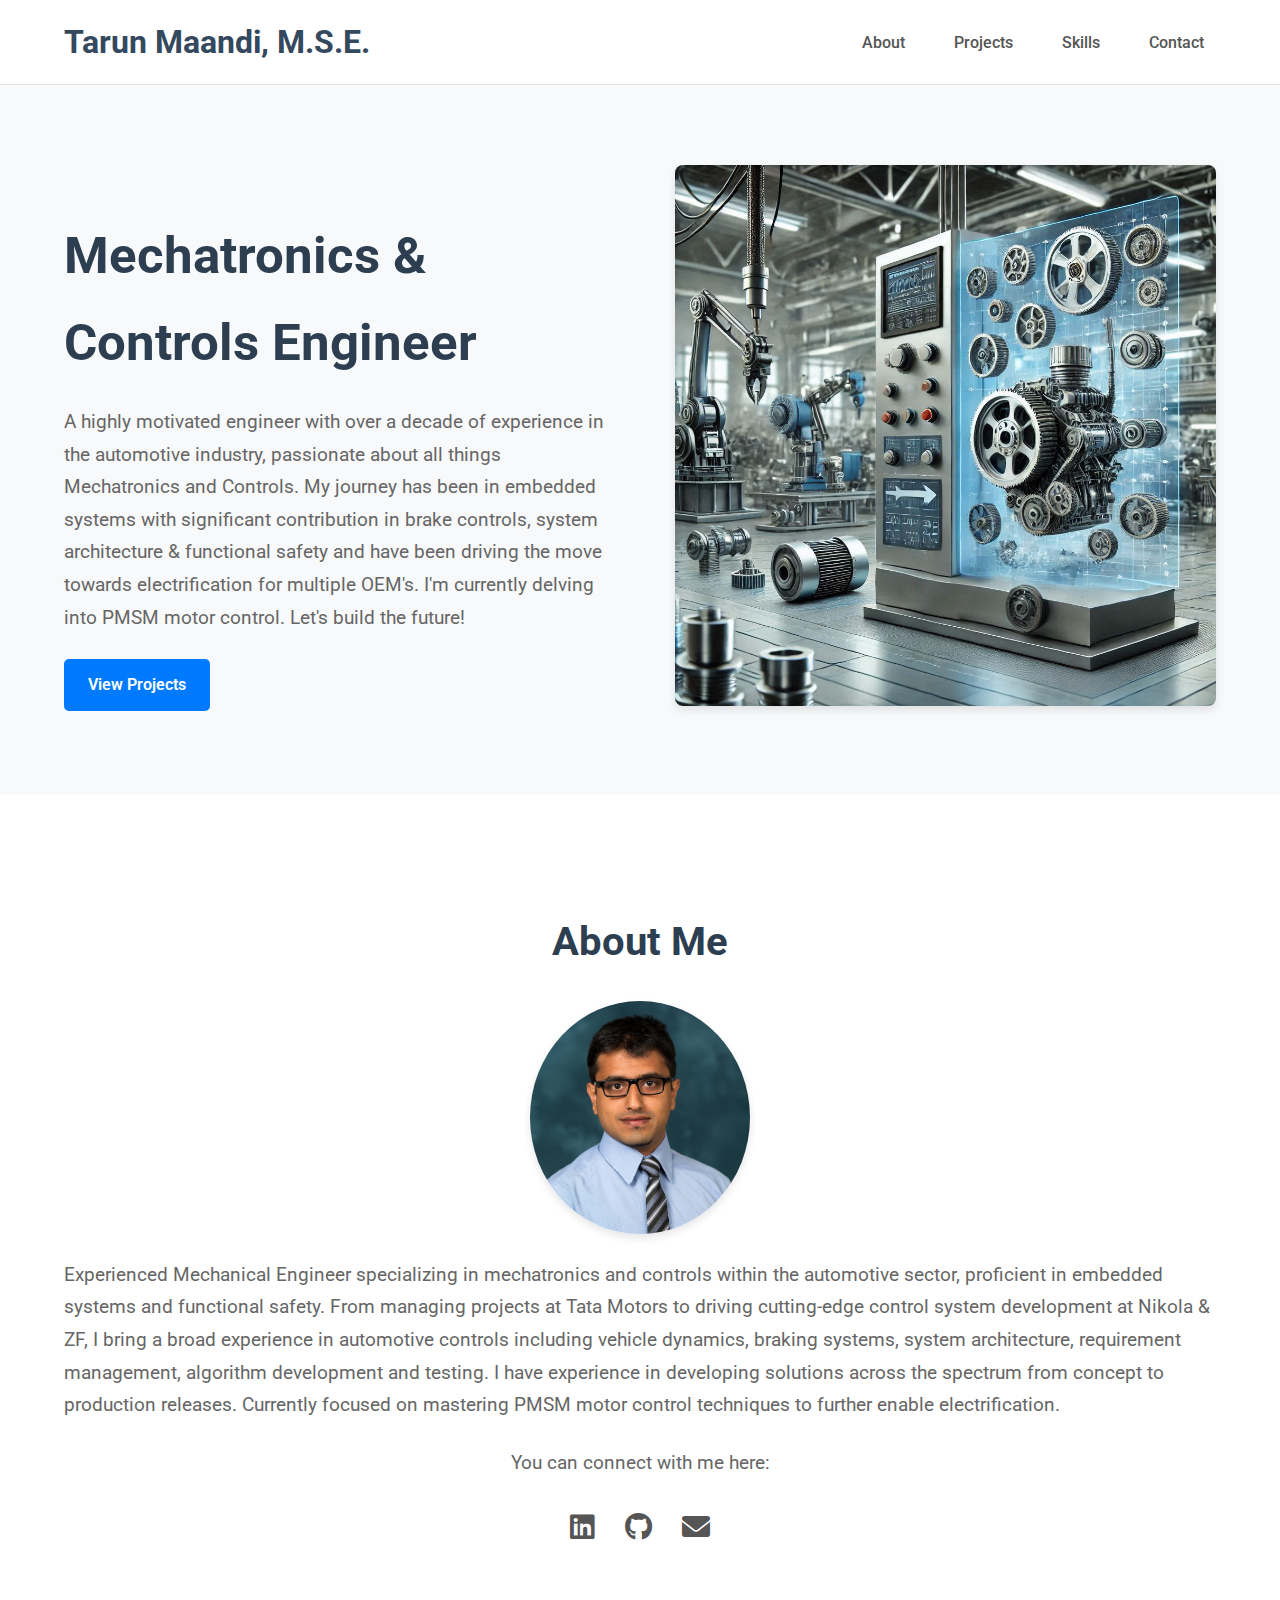
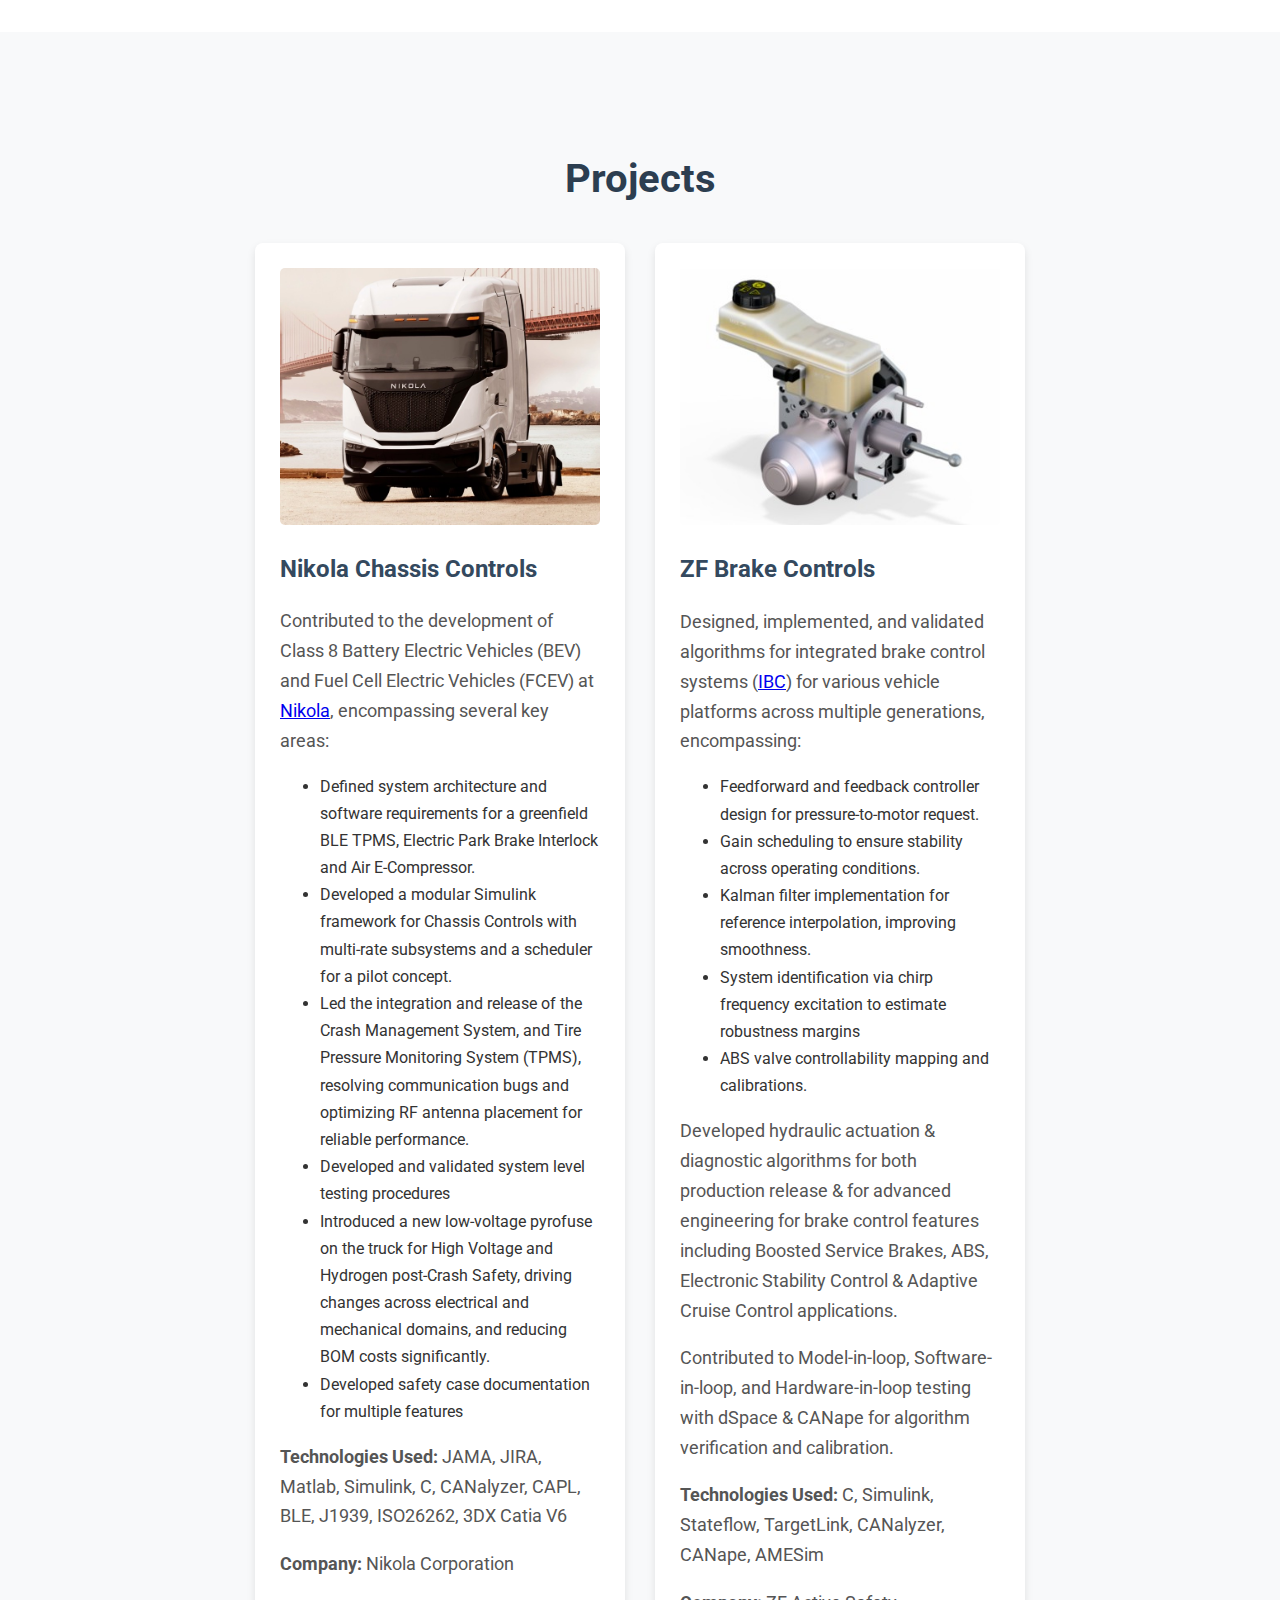
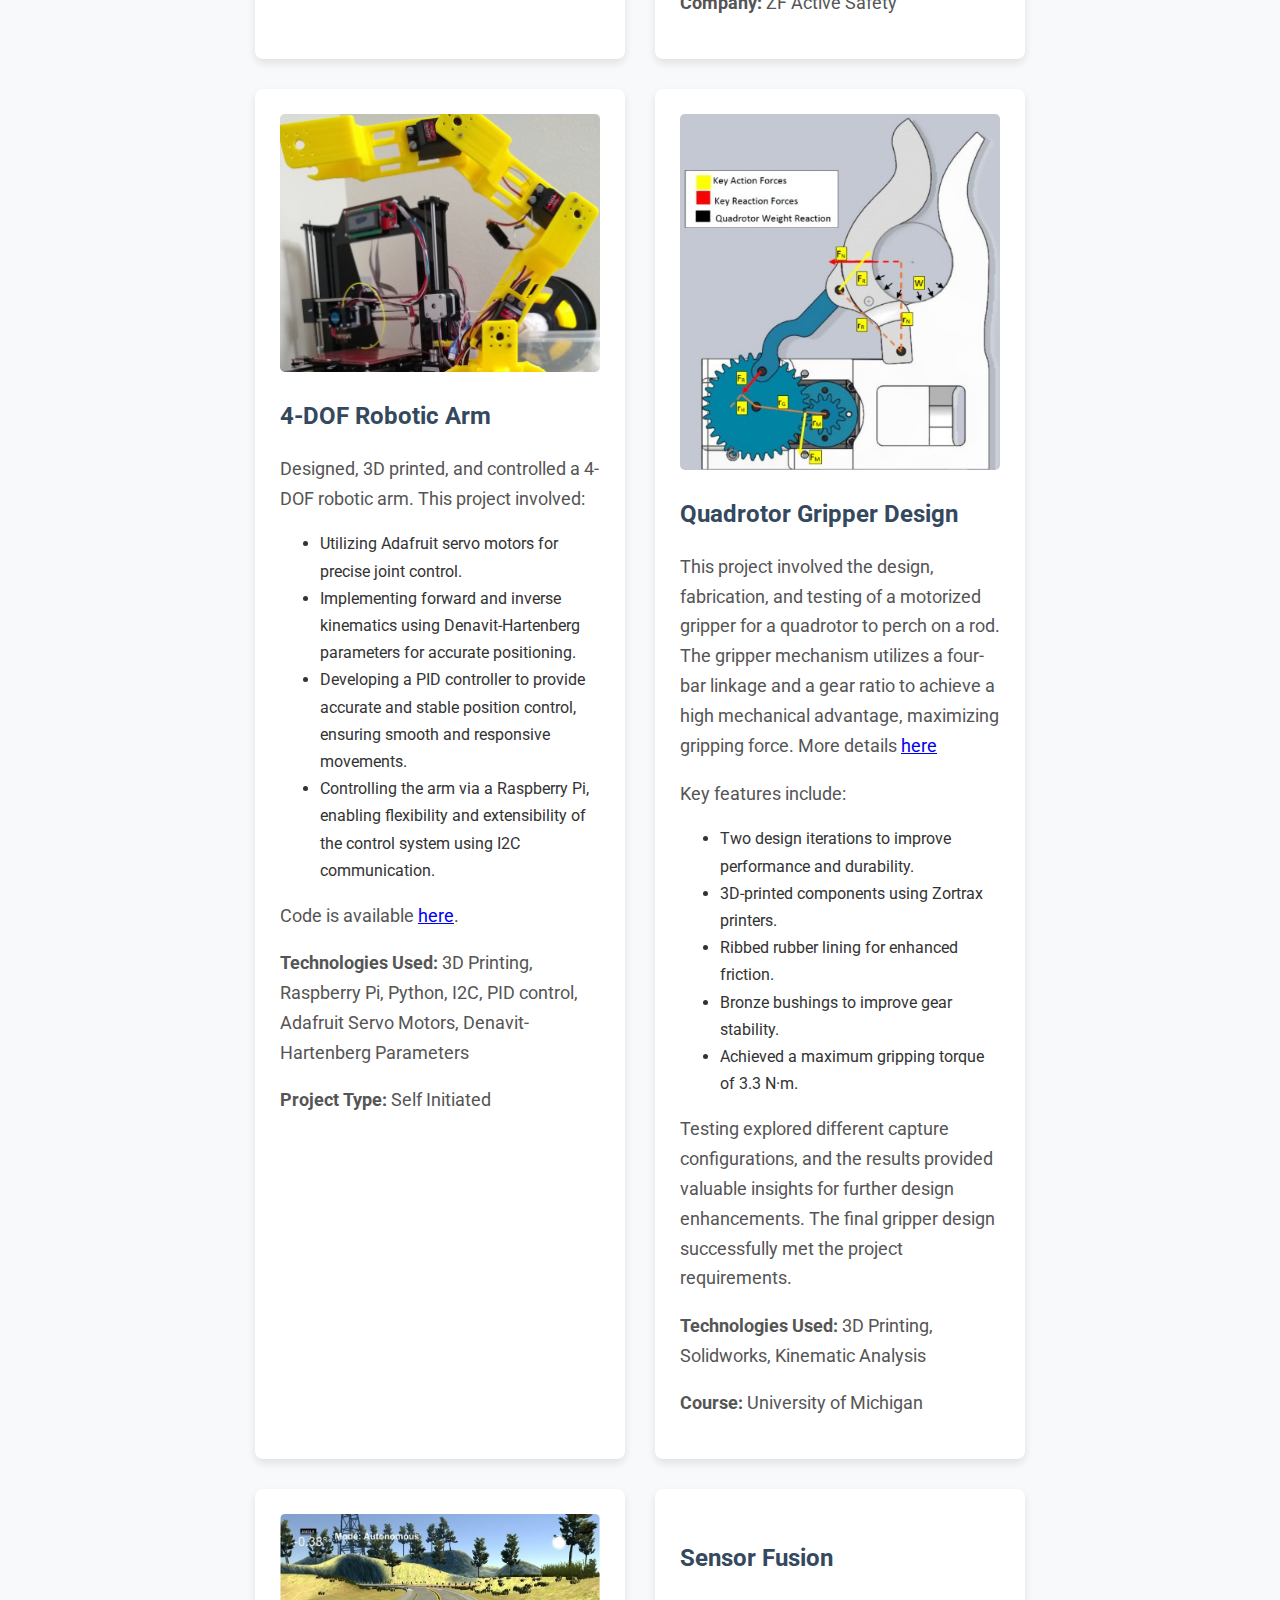
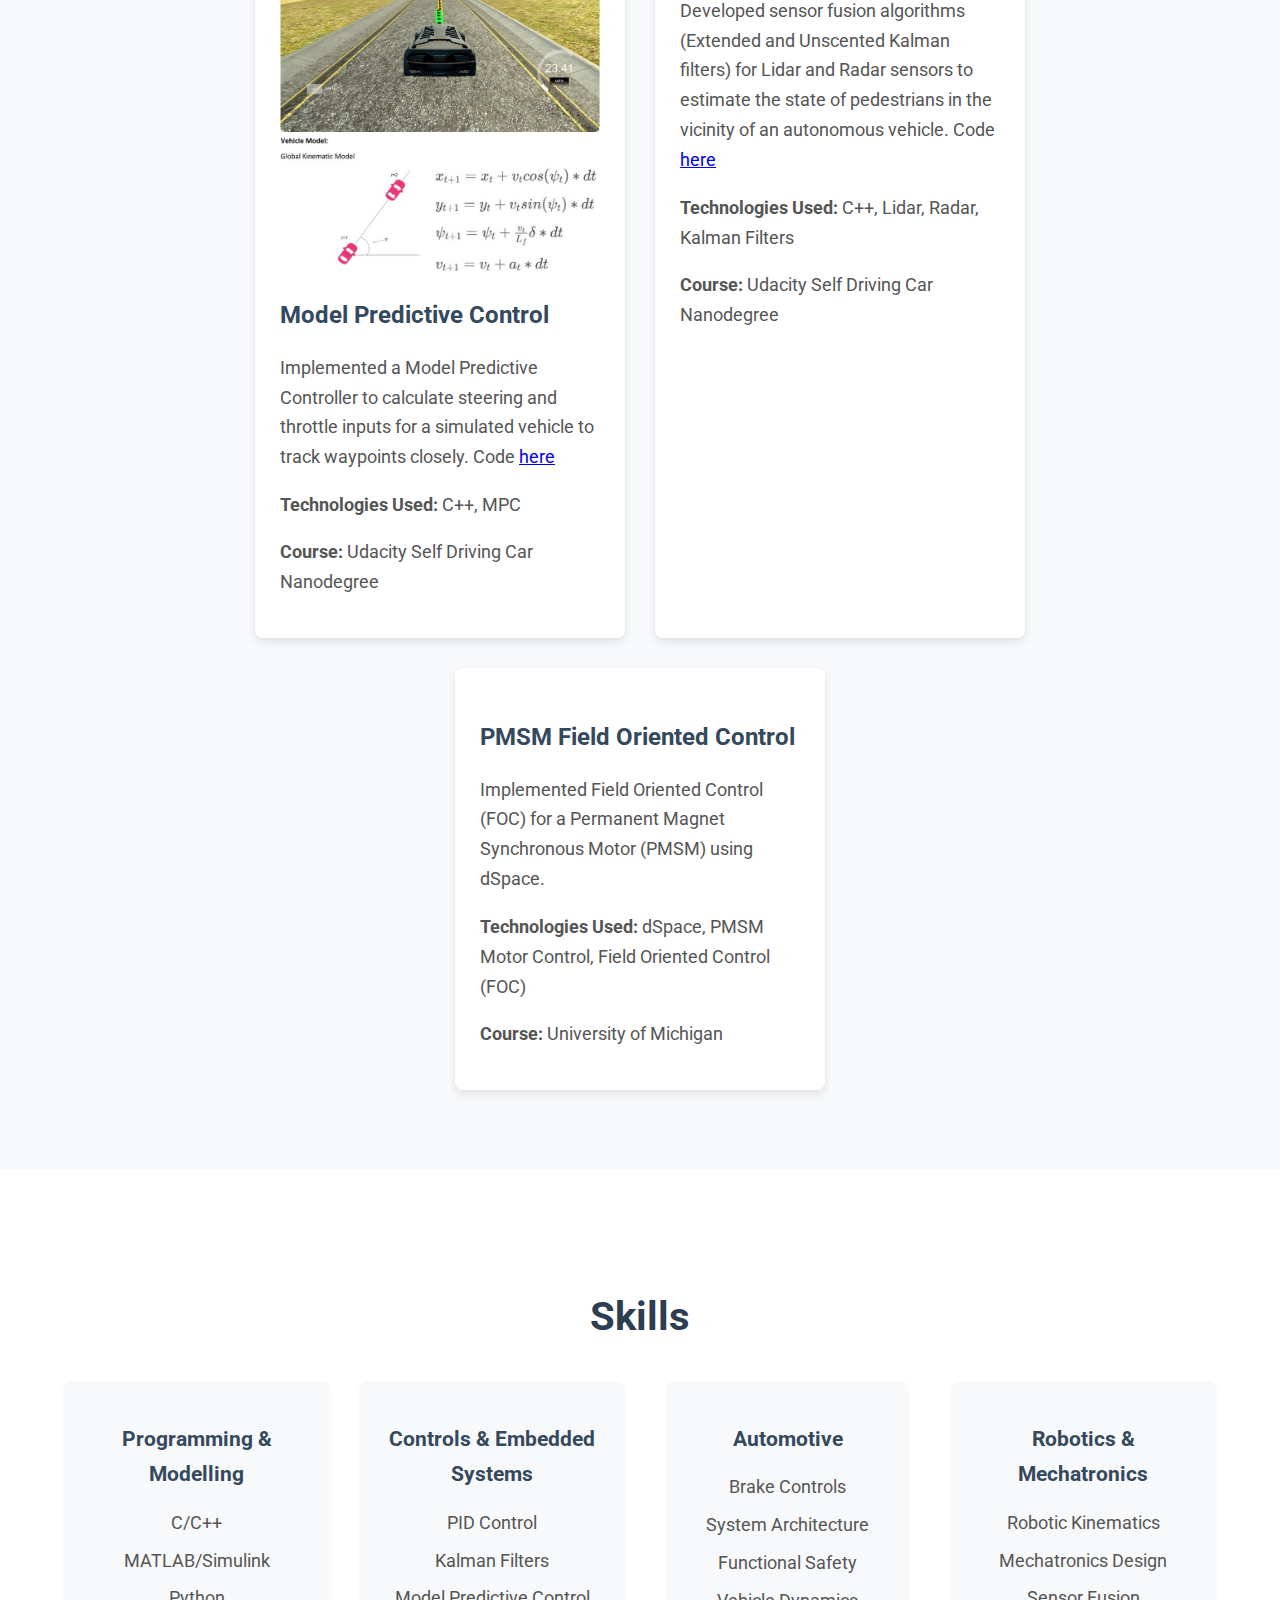
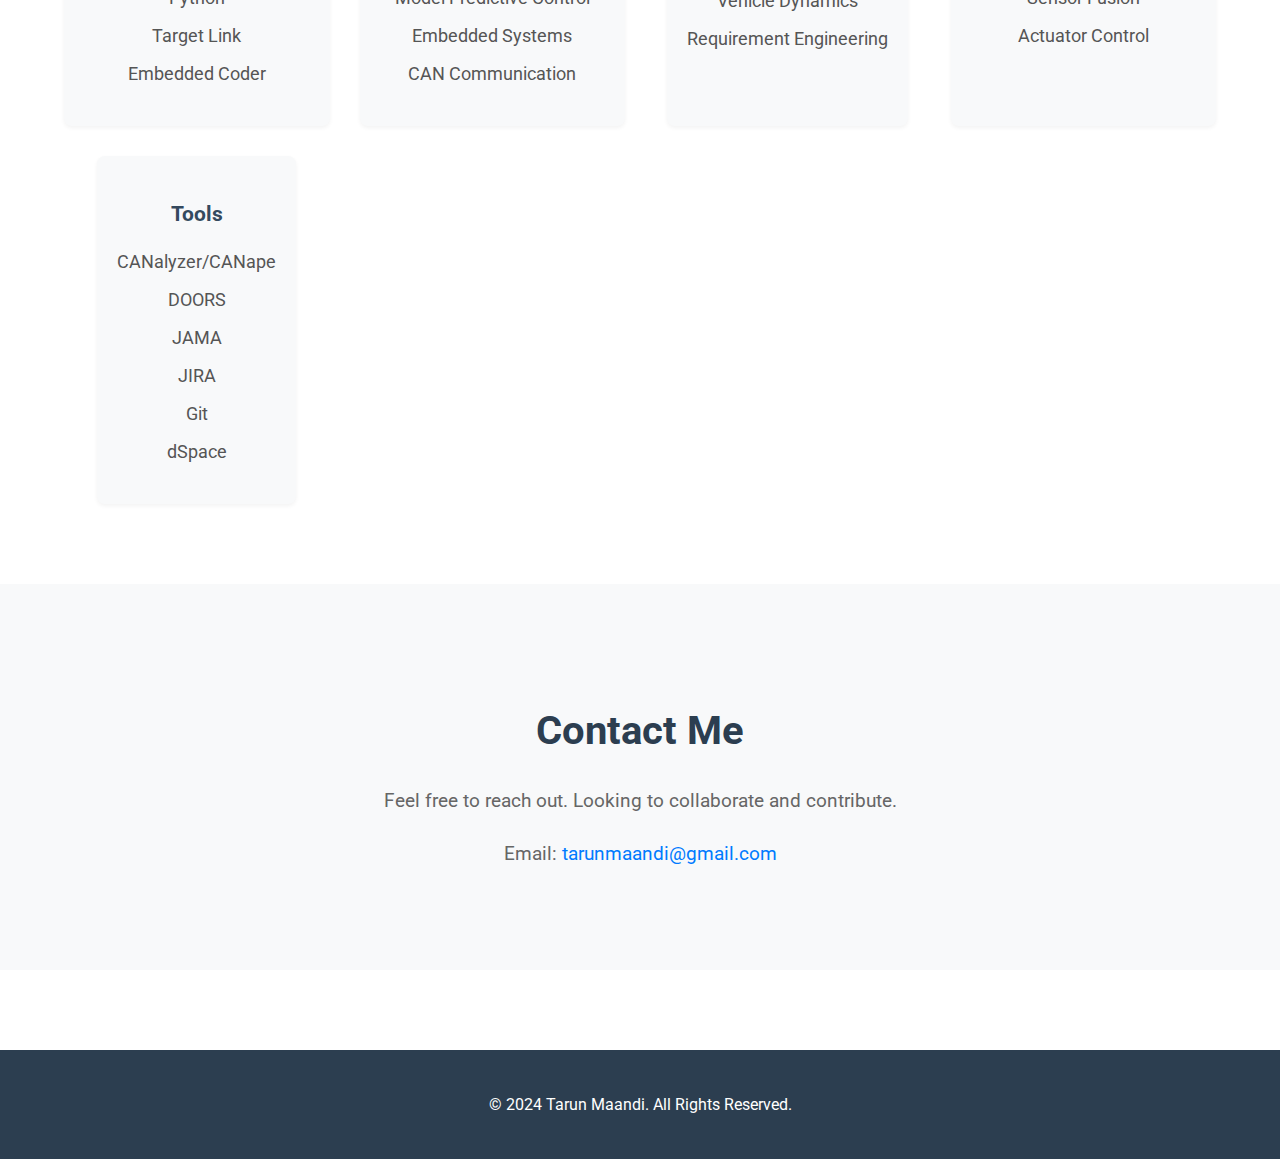
==== index.html @ 1c9cc895 "H2 -> Hydrogen" ====
<!DOCTYPE html>
<html lang="en">
<head>
    <meta charset="UTF-8">
    <meta name="viewport" content="width=device-width, initial-scale=1.0">
    <title>Tarun Maandi - Portfolio</title>
    <link rel="stylesheet" href="style.css">
    <link rel="stylesheet" href="https://cdnjs.cloudflare.com/ajax/libs/font-awesome/6.0.0/css/all.min.css" integrity="sha512-9usAa10IRO0HhonpyAIVpjrylPvoDwiPUiKdWk5t3PyolY1cOd4DSE0Ga+ri4AuTroPR5aQvXU9xC6qOPnzFeg==" crossorigin="anonymous" referrerpolicy="no-referrer" />
    <link href="https://fonts.googleapis.com/css2?family=Roboto:wght@400;500;700&display=swap" rel="stylesheet">
</head>
<body>
    <header>
        <div class="container">
          <h1>Tarun Maandi, M.S.E.</h1>
            <nav>
                <ul>
                    <li><a href="#about">About</a></li>
                    <li><a href="#projects">Projects</a></li>
                    <li><a href="#skills">Skills</a></li>
                    <li><a href="#contact">Contact</a></li>
                </ul>
            </nav>
        </div>
    </header>

    <section class="hero">
      <div class="container">
        <div class="hero-content">
            <h2>Mechatronics & Controls Engineer</h2>
            <p>A highly motivated engineer with over a decade of experience in the automotive industry, passionate about all things Mechatronics and Controls. My journey has been in embedded systems with significant contribution in brake controls, system architecture & functional safety and have been driving the move towards electrification for multiple OEM's. I'm currently delving into PMSM motor control. Let's build the future!</p>
            <a href="#projects" class="button">View Projects</a>
        </div>
        <div class="hero-image">
            <img src="coverphoto.jpg" alt="Professional Image Placeholder">
        </div>
      </div>
    </section>

    <section id="about" class="about">
        <div class="container">
            <h2>About Me</h2>
            <img src="profile-picture.jpg" alt="Your Profile Picture" class="profile-pic">
            <p style="text-align: left;">Experienced Mechanical Engineer specializing in mechatronics and controls within the automotive sector, proficient in embedded systems and functional safety. From managing projects at Tata Motors to driving cutting-edge control system development at Nikola & ZF, I bring a broad experience in automotive controls including vehicle dynamics, braking systems, system architecture, requirement management, algorithm development and testing.  I have experience in developing solutions across the spectrum from concept to production releases.  Currently focused on mastering PMSM motor control techniques to further enable electrification.</p>
             <p>You can connect with me here:</p>
            <div class="social-icons">
                <a href="https://linkedin.com/in/tmaandi" target="_blank"><i class="fab fa-linkedin"></i></a>
                <a href="https://github.com/tmaandi" target="_blank"><i class="fab fa-github"></i></a>
                <a href="mailto:tarunmaandi@gmail.com"><i class="fa fa-envelope"></i></a>
            </div>
             </div>
    </section>

    <section id="projects" class="projects">
        <div class="container">
            <h2>Projects</h2>
            <div class="project-list">
                <!-- Project 1 -->
                <div class="project-card">
                    <img src="nikolaproject.jpg" alt="Nikola Systems Engineering Project Placeholder">
                    <h3>Nikola Chassis Controls</h3>
                     <p>
                         Contributed to the development of Class 8 Battery Electric Vehicles (BEV) and Fuel Cell Electric Vehicles (FCEV) at <a href="https://www.nikolamotor.com/">Nikola</a>, encompassing several key areas:
                         <ul>
                             <li>Defined system architecture and software requirements for a greenfield BLE TPMS, Electric Park Brake Interlock and Air E-Compressor.</li>
                             <li>Developed a modular Simulink framework for Chassis Controls with multi-rate subsystems and a scheduler for a pilot concept.</li>
                             <li>Led the integration and release of the Crash Management System, and Tire Pressure Monitoring System (TPMS), resolving communication bugs and optimizing RF antenna placement for reliable performance.</li>
                             <li>Developed and validated system level testing procedures</li>
                             <li>Introduced a new low-voltage pyrofuse on the truck for High Voltage and Hydrogen post-Crash Safety, driving changes across electrical and mechanical domains, and reducing BOM costs significantly.</li>
                             <li>Developed safety case documentation for multiple features</li>
                         </ul>
                      </p>
                     <p>
                      <b>Technologies Used:</b>  JAMA, JIRA, Matlab, Simulink, C, CANalyzer, CAPL, BLE, J1939, ISO26262, 3DX Catia V6
                    </p>
                    <p><b>Company:</b> Nikola Corporation</p>
                </div>
                <!-- Project 2 -->
                <div class="project-card">
                    <img src="brakecontrolsproject.jpg" alt="Brake Control Project Placeholder">
                    <h3>ZF Brake Controls </h3>
                    <p>
                        Designed, implemented, and validated algorithms for integrated brake control systems (<a href="https://www.zf.com/products/en/cars/products_77568.html">IBC</a>) for various vehicle platforms across multiple generations, encompassing:
                         <ul>
                             <li>Feedforward and feedback controller design for pressure-to-motor request.</li>
                             <li>Gain scheduling to ensure stability across operating conditions.</li>
                             <li>Kalman filter implementation for reference interpolation, improving smoothness.</li>
                             <li>System identification via chirp frequency excitation to estimate robustness margins</li>
                             <li>ABS valve controllability mapping and calibrations.</li>
                         </ul>
                          </p>
                     <p>Developed hydraulic actuation & diagnostic algorithms for both production release & for advanced engineering for brake control features including Boosted Service Brakes, ABS, Electronic Stability Control & Adaptive Cruise Control applications.
                         </p>
                     <p>
                       Contributed to Model-in-loop, Software-in-loop, and Hardware-in-loop testing with dSpace & CANape for algorithm verification and calibration.
                     </p>
                     <p> <b>Technologies Used:</b> C, Simulink, Stateflow, TargetLink, CANalyzer, CANape, AMESim </p>
                  <p><b>Company:</b> ZF Active Safety</p>
                </div>

                <!-- Project 3 -->
                <div class="project-card">
                    <img src="roboticsproject.jpg" alt="Robotics Project Placeholder">
                    <h3>4-DOF Robotic Arm</h3>
                    <p>
                        Designed, 3D printed, and controlled a 4-DOF robotic arm. This project involved:
                        <ul>
                            <li>Utilizing Adafruit servo motors for precise joint control.</li>
                            <li>Implementing forward and inverse kinematics using Denavit-Hartenberg parameters for accurate positioning.</li>
                            <li>Developing a PID controller to provide accurate and stable position control, ensuring smooth and responsive movements.</li>
                            <li>Controlling the arm via a Raspberry Pi, enabling flexibility and extensibility of the control system using I2C communication.</li>
                        </ul>
                    </p>
                    <p>
                       Code is available <a href="https://github.com/tmaandi/Robotic_Arm">here</a>.
                    </p>
                    <p><b>Technologies Used:</b> 3D Printing, Raspberry Pi, Python, I2C, PID control, Adafruit Servo Motors, Denavit-Hartenberg Parameters</p>
                    <p><b>Project Type:</b> Self Initiated </p>
    
                </div>

                <!-- Project 4 -->
                <div class="project-card">
                    <img src="quadrotorgripperproject2.jpg" alt="Quadrotor Gripper 2">
                    <h3>Quadrotor Gripper Design</h3>
                    <p>
                        This project involved the design, fabrication, and testing of a motorized gripper for a quadrotor to perch on a rod. The gripper mechanism utilizes a four-bar linkage and a gear ratio to achieve a high mechanical advantage, maximizing gripping force.
                        More details <a href="https://drive.google.com/file/d/1SUWn8X5k67MpAqV1054-Lu_i05kMC1bV/view">here</a> 
                    </p>
                    <p>
                        Key features include:
                        <ul>
                            <li>Two design iterations to improve performance and durability.</li>
                            <li>3D-printed components using Zortrax printers.</li>
                            <li>Ribbed rubber lining for enhanced friction.</li>
                            <li>Bronze bushings to improve gear stability.</li>
                            <li>Achieved a maximum gripping torque of 3.3 N·m.</li>
                        </ul>
                    </p>
                    <p>
                        Testing explored different capture configurations, and the results provided valuable insights for further design enhancements. The final gripper design successfully met the project requirements.
                    </p>
                     <p>
                        <b>Technologies Used:</b> 3D Printing, Solidworks, Kinematic Analysis
                    </p>
                    <p> <b>Course:</b> University of Michigan</p>
                </div>   

                <!-- Project 5 -->
                <div class="project-card">
                    <img src="mpcproject.jpg" alt="Model Predictive Control Placeholder">
                    <img src="mpcproject2.jpg" alt="Model Predictive Control Placeholder2">
                    <h3>Model Predictive Control</h3>
                    <p>Implemented a Model Predictive Controller to calculate steering and throttle inputs for a simulated vehicle to track waypoints closely. Code <a href="https://github.com/tmaandi/Model_Predictive_Control_Project">here</a></p>
                    <p> <b>Technologies Used:</b> C++, MPC</p>
                    <p><b>Course:</b> Udacity Self Driving Car Nanodegree</p>
                    </div>

                <!-- Project 6 -->
                <div class="project-card">
                    <!--<div class="project-images">-->
                    <!--<img src="placeholder-project3.jpg" alt="Lidar and Radar Fusion Placeholder">-->
                    <!--</div>-->
                    <h3>Sensor Fusion</h3>
                    <p>Developed sensor fusion algorithms (Extended and Unscented Kalman filters) for Lidar and Radar sensors to estimate the state of pedestrians in the vicinity of an autonomous vehicle. Code <a href="https://github.com/tmaandi/Unscented-Kalman-Filter">here</a></p>
                <p> <b>Technologies Used:</b> C++, Lidar, Radar, Kalman Filters</p>
                <p> <b>Course:</b> Udacity Self Driving Car Nanodegree</p>
                </div>

                <!-- Project 7 -->                
                <div class="project-card">
                    <!--<img src="placeholder-project4.jpg" alt="PMSM Control Placeholder">-->
                    <h3>PMSM Field Oriented Control</h3>
                    <p>Implemented Field Oriented Control (FOC) for a Permanent Magnet Synchronous Motor (PMSM) using dSpace.</p>
                <p> <b>Technologies Used:</b> dSpace, PMSM Motor Control, Field Oriented Control (FOC)</p>
                <p> <b>Course:</b> University of Michigan</p>
                </div>

                <!-- Add more project cards -->

            </div>
        </div>
    </section>


    <section id="skills" class="skills">
        <div class="container">
            <h2>Skills</h2>
            <div class="skill-list">
                <div class="skill-category">
                  <h3>Programming & Modelling</h3>
                     <ul>
                       <li>C/C++</li>
                       <li>MATLAB/Simulink</li>
                       <li>Python</li>
                       <li>Target Link</li>
                       <li>Embedded Coder</li>
                    </ul>
                 </div>
                 <div class="skill-category">
                   <h3>Controls & Embedded Systems</h3>
                      <ul>
                        <li>PID Control</li>
                        <li>Kalman Filters</li>
                        <li>Model Predictive Control</li>
                        <li>Embedded Systems</li>
                        <li>CAN Communication</li>
                       </ul>
                 </div>
                 <div class="skill-category">
                   <h3>Automotive</h3>
                       <ul>
                         <li>Brake Controls</li>
                         <li>System Architecture</li>
                         <li>Functional Safety</li>
                         <li>Vehicle Dynamics</li>
                         <li>Requirement Engineering</li>
                      </ul>
                 </div>
                 <div class="skill-category">
                   <h3>Robotics & Mechatronics</h3>
                      <ul>
                        <li>Robotic Kinematics</li>
                        <li>Mechatronics Design</li>
                        <li>Sensor Fusion</li>
                        <li>Actuator Control</li>
                       </ul>
                  </div>
                 <div class="skill-category">
                   <h3>Tools</h3>
                       <ul>
                         <li>CANalyzer/CANape</li>
                         <li>DOORS</li>
                         <li> JAMA </li>
                         <li>JIRA</li>
                         <li>Git</li>
                         <li>dSpace</li>
                      </ul>
                </div>
               </div>
        </div>
    </section>


    <section id="contact" class="contact">
        <div class="container">
            <h2>Contact Me</h2>
           <p>Feel free to reach out. Looking to collaborate and contribute.</p>
            <p>Email: <a href="mailto:tarunmaandi@gmail.com">tarunmaandi@gmail.com</a></p>
        </div>
    </section>

    <footer>
      <p>© 2024 Tarun Maandi. All Rights Reserved.</p>
    </footer>

</body>
</html>
---- style.css ----
/* General */
body {
    font-family: 'Roboto', sans-serif; /* Example: Add a Google Font */
    margin: 0;
    padding: 0;
    color: #333;
    line-height: 1.7;
    background-color: #fff;
}

.container {
    width: 90%;
    max-width: 1200px;
    margin: 0 auto;
    padding-left: 15px;
    padding-right: 15px;
}


/* Header */
header {
  background: #fff;
    padding: 15px 0;
    border-bottom: 1px solid #e0e0e0;
  box-shadow: 0 2px 4px rgba(0, 0, 0, 0.05); /* Subtle shadow */
}

header .container {
    display: flex;
    justify-content: space-between;
    align-items: center;
}

header h1 {
    margin: 0;
    font-size: 2em; /* Slightly larger title */
    color: #34495e; /* A dark, professional color */
}

header nav ul {
    margin: 0;
    padding: 0;
    list-style: none;
    display: flex;
}

header nav ul li {
    margin-left: 25px; /* Increased space */
}

header nav ul li a {
    text-decoration: none;
    color: #555;
    font-weight: 500;
    transition: color 0.3s ease;
    padding: 8px 12px;
}

header nav ul li a:hover {
    color: #007bff; /* A touch of color on hover */
}

/* Hero Section */
.hero {
    padding: 80px 0;
    background: #f8f9fa; /* Light grey background */
}

.hero .container {
  display:flex;
  align-items: center;
  gap: 40px;
}

.hero-content {
  flex: 1;
    margin-right: 30px; /* Added some space */
}

.hero-image {
    flex: 1;
    text-align: center;
}

.hero-image img {
  max-width: 100%;
  height: auto;
    border-radius: 8px;
    box-shadow: 0 4px 8px rgba(0, 0, 0, 0.1); /* Subtle shadow */
}

.hero h2 {
  font-size: 3.2em;
  margin-bottom: 20px;
    color: #2c3e50; /* Darker, more elegant heading */
}

.hero p {
    font-size: 1.2em;
    margin-bottom: 25px;
    color: #666;
}

.button {
    display: inline-block;
    background-color: #007bff;
    color: white;
    padding: 12px 24px;
    text-decoration: none;
    border-radius: 5px;
    transition: background-color 0.3s ease;
    font-weight: 600;
}

.button:hover {
    background-color: #0056b3;
}

/* About Section */
.about {
    padding: 80px 0;
    background-color: #fff; /* Light grey background */
}

.about .container {
    text-align: center;
}

.about h2 {
    font-size: 2.5em;
  margin-bottom: 25px;
    color: #2c3e50; /* Darker, more elegant heading */
}

.about p {
    font-size: 1.2em;
    margin-bottom: 25px;
    color: #666;
}

.profile-pic {
    max-width: 220px;
    height: auto;
    border-radius: 50%;
    margin: 0 auto 25px; /* Center and add space below */
    display: block;
    box-shadow: 0 4px 8px rgba(0, 0, 0, 0.1);
}

.social-icons {
    display: flex;
    justify-content: center;
  margin-top: 25px;
}

.social-icons a {
    margin: 0 15px;
  font-size: 28px;
    color: #555;
    text-decoration: none;
    transition: color 0.3s;
}

.social-icons a:hover {
    color: #007bff;
}

/* Projects Section */
.projects {
  padding: 80px 0;
    background-color: #f8f9fa;
}

.projects h2 {
  font-size: 2.5em;
  text-align: center;
  margin-bottom: 30px;
  color: #2c3e50; /* Darker, more elegant heading */
}

.project-list {
    display: flex;
    flex-wrap: wrap;
    justify-content: center; /* Center the projects */
    gap: 30px; /* space between cards */
}

.project-card {
    width: 320px;
  background-color: #fff;
    padding: 25px;
  border-radius: 8px;
    box-shadow: 0 4px 8px rgba(0, 0, 0, 0.1);
    transition: transform 0.2s ease, box-shadow 0.2s ease; /* Add transition */
}

.project-card:hover {
    transform: translateY(-5px);
    box-shadow: 0 6px 12px rgba(0, 0, 0, 0.15);
}


.project-card .project-images {
    display: grid;
    grid-template-columns: 1fr 1fr;
    gap: 10px;
    margin-bottom: 15px;
}

.project-card img {
  max-width: 100%;
  height: auto;
  border-radius: 5px;
    display: block; /* Remove extra space below images */
}

.project-card h3 {
  font-size: 1.5em;
    margin-bottom: 15px;
    color: #34495e;
}

.project-card p {
    font-size: 1.1em;
    margin-bottom: 15px;
    color: #555;
}

/* Skills Section */
.skills {
  padding: 80px 0;
  background-color: #fff;
}

.skills h2 {
  font-size: 2.5em;
  text-align: center;
  margin-bottom: 30px;
  color: #2c3e50; /* Darker, more elegant heading */
}

.skill-list {
    display: grid;
    grid-template-columns: repeat(auto-fit, minmax(220px, 1fr));
    gap: 30px;
    justify-items: center;
  }
.skill-category {
  text-align: center;
    padding: 20px;
    border-radius: 8px;
    background-color: #f8f9fa;
  box-shadow: 0 2px 4px rgba(0, 0, 0, 0.05);
}

.skill-category h3 {
  font-size: 1.3em;
    margin-bottom: 15px;
  color: #34495e;
}

.skill-category ul {
    list-style: none;
    padding: 0;
}

.skill-category ul li {
    font-size: 1.1em;
    margin-bottom: 8px;
  color: #555;
}

/* Contact Section */
.contact {
    padding: 80px 0;
  background-color: #f8f9fa;
  text-align: center;
}

.contact h2 {
    font-size: 2.5em;
    margin-bottom: 20px;
    color: #2c3e50; /* Darker, more elegant heading */
}

.contact p {
    font-size: 1.2em;
    margin-bottom: 20px;
    color: #666;
}

.contact a {
    color: #007bff;
    text-decoration: none;
    transition: color 0.3s ease;
}

.contact a:hover {
    color: #0056b3;
}


/* Footer */
footer {
    background: #2c3e50;
    color: white;
    text-align: center;
  padding: 25px 0;
    font-size: 1em;
  margin-top: 80px;
}
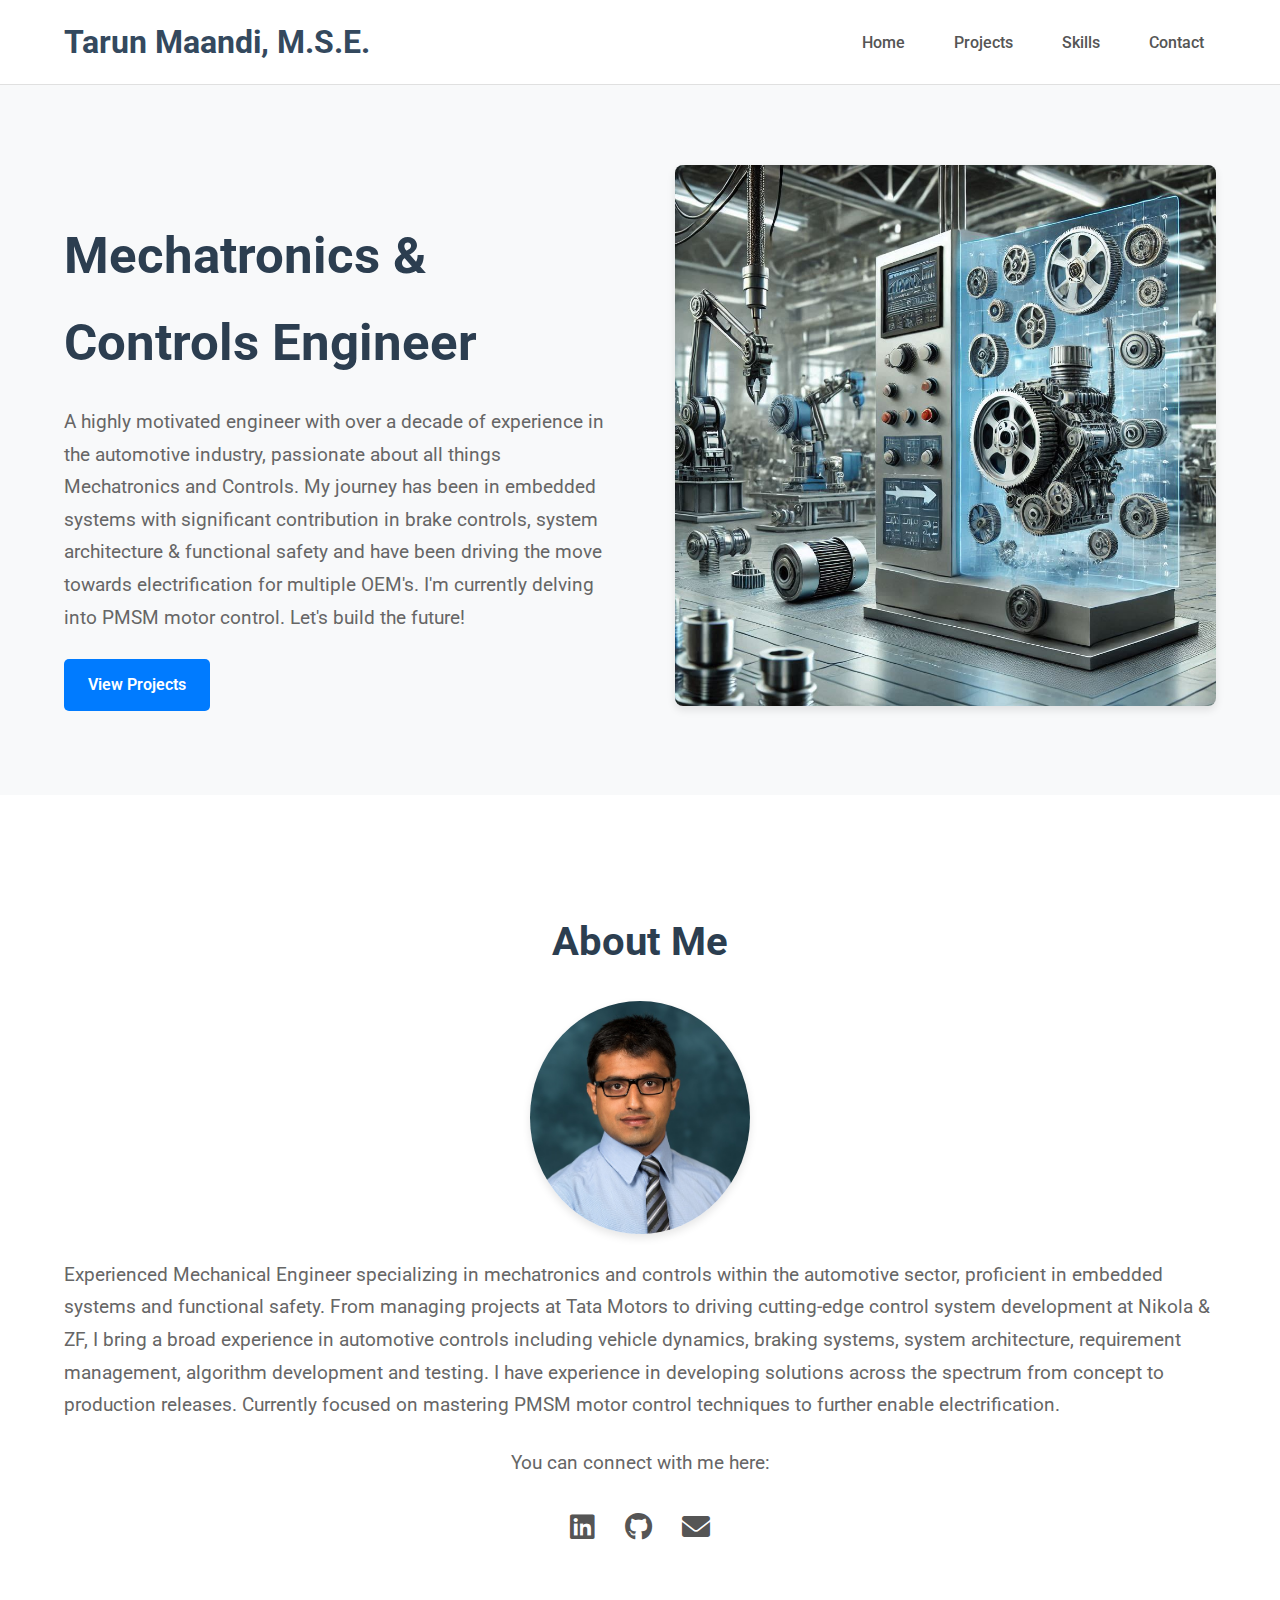
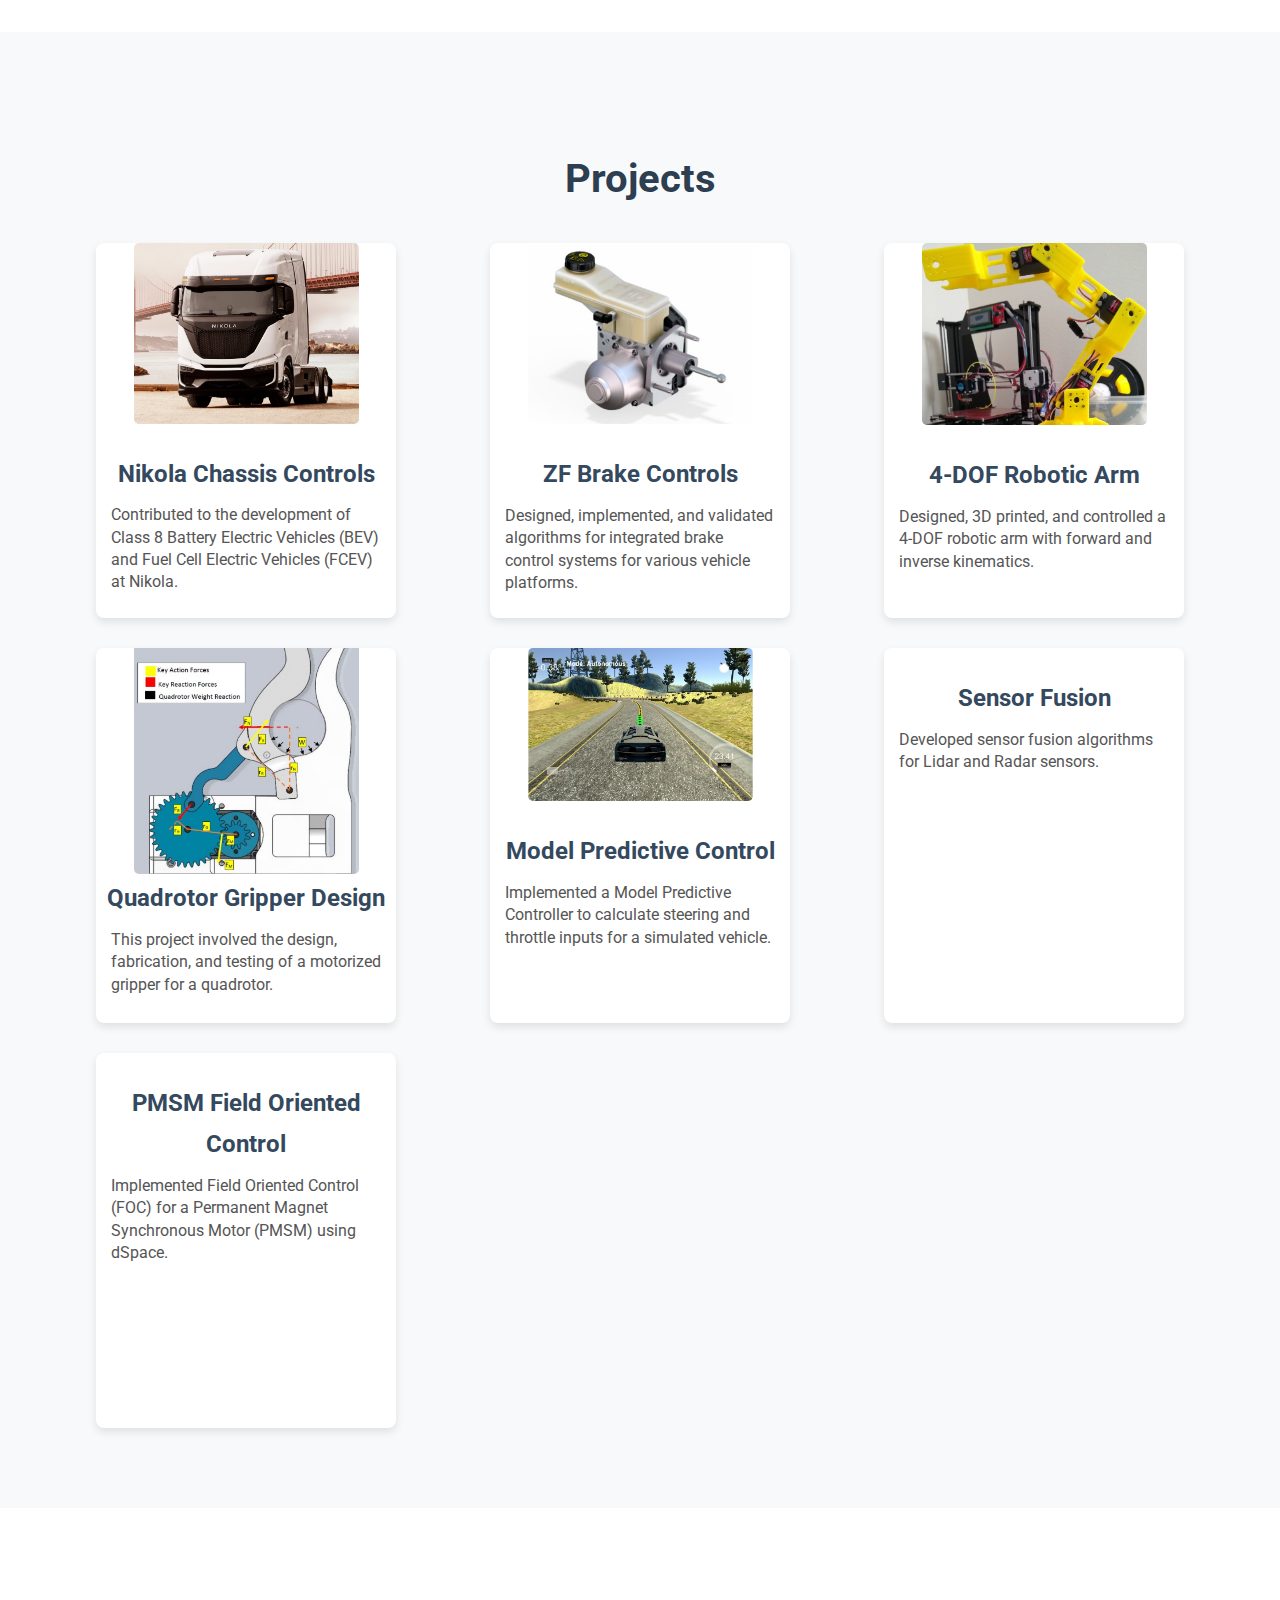
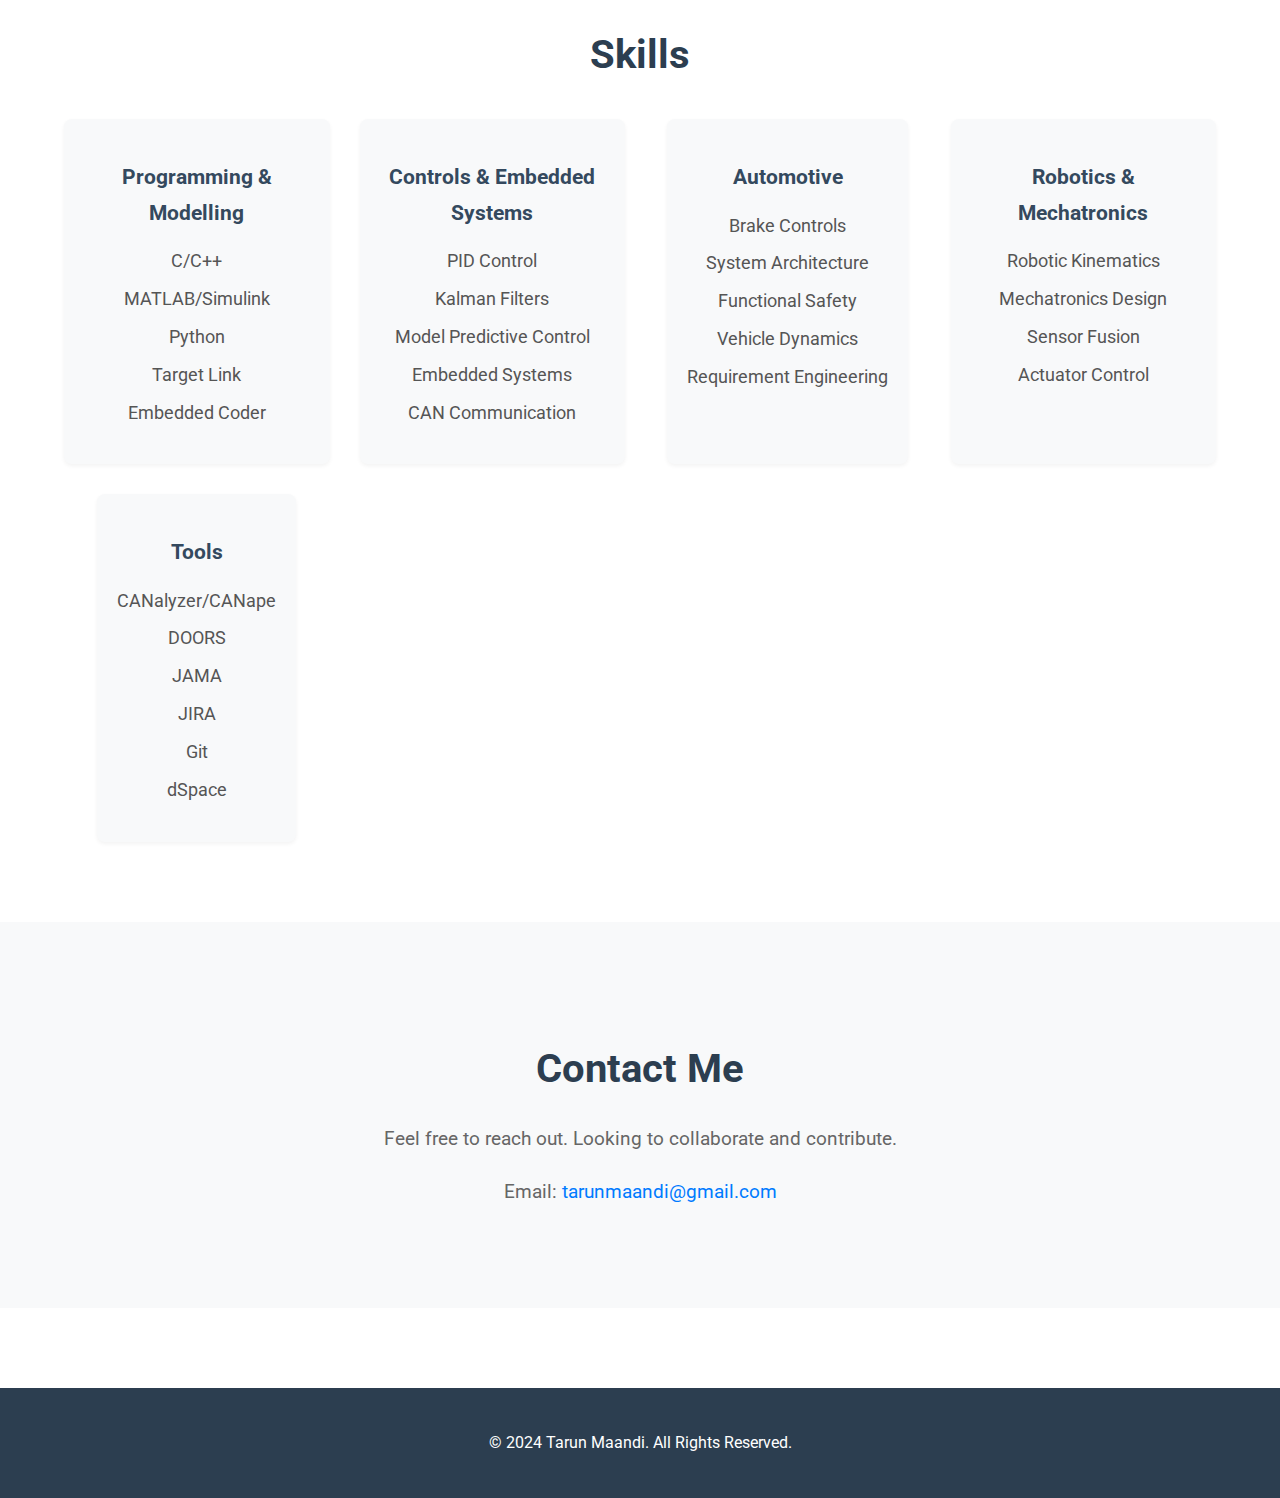
==== commit 9be52d4a: "Updated website layout" ====
--- a/index.html
+++ b/index.html
@@ -14,8 +14,19 @@
           <h1>Tarun Maandi, M.S.E.</h1>
             <nav>
                 <ul>
-                    <li><a href="#about">About</a></li>
-                    <li><a href="#projects">Projects</a></li>
+                    <li><a href="index.html">Home</a></li>
+                    <li>
+                       <a href="#">Projects</a>
+                       <ul class="dropdown">
+                         <li><a href="nikola-project.html">Nikola Chassis Controls</a></li>
+                         <li><a href="zf-brake-controls.html">ZF Brake Controls</a></li>
+                         <li><a href="robotic-arm.html">4-DOF Robotic Arm</a></li>
+                         <li><a href="quadrotor-gripper.html">Quadrotor Gripper Design</a></li>
+                         <li><a href="mpc-project.html">Model Predictive Control</a></li>
+                         <li><a href="sensor-fusion.html">Sensor Fusion</a></li>
+                          <li><a href="pmsm-foc.html">PMSM Field Oriented Control</a></li>
+                       </ul>
+                   </li>
                     <li><a href="#skills">Skills</a></li>
                     <li><a href="#contact">Contact</a></li>
                 </ul>
@@ -56,127 +67,94 @@
             <div class="project-list">
                 <!-- Project 1 -->
                 <div class="project-card">
-                    <img src="nikolaproject.jpg" alt="Nikola Systems Engineering Project Placeholder">
-                    <h3>Nikola Chassis Controls</h3>
-                     <p>
-                         Contributed to the development of Class 8 Battery Electric Vehicles (BEV) and Fuel Cell Electric Vehicles (FCEV) at <a href="https://www.nikolamotor.com/">Nikola</a>, encompassing several key areas:
-                         <ul>
-                             <li>Defined system architecture and software requirements for a greenfield BLE TPMS, Electric Park Brake Interlock and Air E-Compressor.</li>
-                             <li>Developed a modular Simulink framework for Chassis Controls with multi-rate subsystems and a scheduler for a pilot concept.</li>
-                             <li>Led the integration and release of the Crash Management System, and Tire Pressure Monitoring System (TPMS), resolving communication bugs and optimizing RF antenna placement for reliable performance.</li>
-                             <li>Developed and validated system level testing procedures</li>
-                             <li>Introduced a new low-voltage pyrofuse on the truck for High Voltage and Hydrogen post-Crash Safety, driving changes across electrical and mechanical domains, and reducing BOM costs significantly.</li>
-                             <li>Developed safety case documentation for multiple features</li>
-                         </ul>
-                      </p>
-                     <p>
-                      <b>Technologies Used:</b>  JAMA, JIRA, Matlab, Simulink, C, CANalyzer, CAPL, BLE, J1939, ISO26262, 3DX Catia V6
-                    </p>
-                    <p><b>Company:</b> Nikola Corporation</p>
+                    <a href="nikola-project.html">
+                        <div class="image-container">
+                            <img src="nikolaproject.jpg" alt="Nikola Systems Engineering Project Placeholder">
+                        </div>
+                        <h3>Nikola Chassis Controls</h3>
+                        <div class="description-container">
+                          <p>Contributed to the development of Class 8 Battery Electric Vehicles (BEV) and Fuel Cell Electric Vehicles (FCEV) at Nikola.</p>
+                         </div>
+                    </a>
                 </div>
                 <!-- Project 2 -->
                 <div class="project-card">
-                    <img src="brakecontrolsproject.jpg" alt="Brake Control Project Placeholder">
-                    <h3>ZF Brake Controls </h3>
-                    <p>
-                        Designed, implemented, and validated algorithms for integrated brake control systems (<a href="https://www.zf.com/products/en/cars/products_77568.html">IBC</a>) for various vehicle platforms across multiple generations, encompassing:
-                         <ul>
-                             <li>Feedforward and feedback controller design for pressure-to-motor request.</li>
-                             <li>Gain scheduling to ensure stability across operating conditions.</li>
-                             <li>Kalman filter implementation for reference interpolation, improving smoothness.</li>
-                             <li>System identification via chirp frequency excitation to estimate robustness margins</li>
-                             <li>ABS valve controllability mapping and calibrations.</li>
-                         </ul>
-                          </p>
-                     <p>Developed hydraulic actuation & diagnostic algorithms for both production release & for advanced engineering for brake control features including Boosted Service Brakes, ABS, Electronic Stability Control & Adaptive Cruise Control applications.
-                         </p>
-                     <p>
-                       Contributed to Model-in-loop, Software-in-loop, and Hardware-in-loop testing with dSpace & CANape for algorithm verification and calibration.
-                     </p>
-                     <p> <b>Technologies Used:</b> C, Simulink, Stateflow, TargetLink, CANalyzer, CANape, AMESim </p>
-                  <p><b>Company:</b> ZF Active Safety</p>
-                </div>
-
+                    <a href="zf-brake-controls.html">
+                         <div class="image-container">
+                           <img src="brakecontrolsproject.jpg" alt="Brake Control Project Placeholder">
+                        </div>
+                        <h3>ZF Brake Controls</h3>
+                        <div class="description-container">
+                        <p>Designed, implemented, and validated algorithms for integrated brake control systems for various vehicle platforms.</p>
+                         </div>
+                    </a>
+                </div>
+    
                 <!-- Project 3 -->
                 <div class="project-card">
-                    <img src="roboticsproject.jpg" alt="Robotics Project Placeholder">
-                    <h3>4-DOF Robotic Arm</h3>
-                    <p>
-                        Designed, 3D printed, and controlled a 4-DOF robotic arm. This project involved:
-                        <ul>
-                            <li>Utilizing Adafruit servo motors for precise joint control.</li>
-                            <li>Implementing forward and inverse kinematics using Denavit-Hartenberg parameters for accurate positioning.</li>
-                            <li>Developing a PID controller to provide accurate and stable position control, ensuring smooth and responsive movements.</li>
-                            <li>Controlling the arm via a Raspberry Pi, enabling flexibility and extensibility of the control system using I2C communication.</li>
-                        </ul>
-                    </p>
-                    <p>
-                       Code is available <a href="https://github.com/tmaandi/Robotic_Arm">here</a>.
-                    </p>
-                    <p><b>Technologies Used:</b> 3D Printing, Raspberry Pi, Python, I2C, PID control, Adafruit Servo Motors, Denavit-Hartenberg Parameters</p>
-                    <p><b>Project Type:</b> Self Initiated </p>
-    
-                </div>
-
+                    <a href="robotic-arm.html">
+                         <div class="image-container">
+                           <img src="roboticsproject.jpg" alt="Robotics Project Placeholder">
+                        </div>
+                        <h3>4-DOF Robotic Arm</h3>
+                         <div class="description-container">
+                          <p>Designed, 3D printed, and controlled a 4-DOF robotic arm with forward and inverse kinematics.</p>
+                         </div>
+                    </a>
+                </div>
+    
                 <!-- Project 4 -->
                 <div class="project-card">
-                    <img src="quadrotorgripperproject2.jpg" alt="Quadrotor Gripper 2">
-                    <h3>Quadrotor Gripper Design</h3>
-                    <p>
-                        This project involved the design, fabrication, and testing of a motorized gripper for a quadrotor to perch on a rod. The gripper mechanism utilizes a four-bar linkage and a gear ratio to achieve a high mechanical advantage, maximizing gripping force.
-                        More details <a href="https://drive.google.com/file/d/1SUWn8X5k67MpAqV1054-Lu_i05kMC1bV/view">here</a> 
-                    </p>
-                    <p>
-                        Key features include:
-                        <ul>
-                            <li>Two design iterations to improve performance and durability.</li>
-                            <li>3D-printed components using Zortrax printers.</li>
-                            <li>Ribbed rubber lining for enhanced friction.</li>
-                            <li>Bronze bushings to improve gear stability.</li>
-                            <li>Achieved a maximum gripping torque of 3.3 N·m.</li>
-                        </ul>
-                    </p>
-                    <p>
-                        Testing explored different capture configurations, and the results provided valuable insights for further design enhancements. The final gripper design successfully met the project requirements.
-                    </p>
-                     <p>
-                        <b>Technologies Used:</b> 3D Printing, Solidworks, Kinematic Analysis
-                    </p>
-                    <p> <b>Course:</b> University of Michigan</p>
-                </div>   
-
+                    <a href="quadrotor-gripper.html">
+                          <div class="image-container">
+                            <img src="quadrotorgripperproject2.jpg" alt="Quadrotor Gripper 2">
+                           </div>
+                        <h3>Quadrotor Gripper Design</h3>
+                        <div class="description-container">
+                            <p>This project involved the design, fabrication, and testing of a motorized gripper for a quadrotor.</p>
+                         </div>
+                    </a>
+                </div>
+    
                 <!-- Project 5 -->
                 <div class="project-card">
-                    <img src="mpcproject.jpg" alt="Model Predictive Control Placeholder">
-                    <img src="mpcproject2.jpg" alt="Model Predictive Control Placeholder2">
-                    <h3>Model Predictive Control</h3>
-                    <p>Implemented a Model Predictive Controller to calculate steering and throttle inputs for a simulated vehicle to track waypoints closely. Code <a href="https://github.com/tmaandi/Model_Predictive_Control_Project">here</a></p>
-                    <p> <b>Technologies Used:</b> C++, MPC</p>
-                    <p><b>Course:</b> Udacity Self Driving Car Nanodegree</p>
-                    </div>
-
+                    <a href="mpc-project.html">
+                         <div class="image-container">
+                           <img src="mpcproject.jpg" alt="Model Predictive Control Placeholder">
+                          </div>
+                        <h3>Model Predictive Control</h3>
+                         <div class="description-container">
+                         <p>Implemented a Model Predictive Controller to calculate steering and throttle inputs for a simulated vehicle.</p>
+                         </div>
+                    </a>
+                </div>
+    
                 <!-- Project 6 -->
                 <div class="project-card">
-                    <!--<div class="project-images">-->
-                    <!--<img src="placeholder-project3.jpg" alt="Lidar and Radar Fusion Placeholder">-->
-                    <!--</div>-->
-                    <h3>Sensor Fusion</h3>
-                    <p>Developed sensor fusion algorithms (Extended and Unscented Kalman filters) for Lidar and Radar sensors to estimate the state of pedestrians in the vicinity of an autonomous vehicle. Code <a href="https://github.com/tmaandi/Unscented-Kalman-Filter">here</a></p>
-                <p> <b>Technologies Used:</b> C++, Lidar, Radar, Kalman Filters</p>
-                <p> <b>Course:</b> Udacity Self Driving Car Nanodegree</p>
-                </div>
-
-                <!-- Project 7 -->                
-                <div class="project-card">
-                    <!--<img src="placeholder-project4.jpg" alt="PMSM Control Placeholder">-->
-                    <h3>PMSM Field Oriented Control</h3>
-                    <p>Implemented Field Oriented Control (FOC) for a Permanent Magnet Synchronous Motor (PMSM) using dSpace.</p>
-                <p> <b>Technologies Used:</b> dSpace, PMSM Motor Control, Field Oriented Control (FOC)</p>
-                <p> <b>Course:</b> University of Michigan</p>
-                </div>
-
+                    <a href="sensor-fusion.html">
+                        <div class="image-container">
+                           </div>
+                        <h3>Sensor Fusion</h3>
+                         <div class="description-container">
+                            <p>Developed sensor fusion algorithms for Lidar and Radar sensors.</p>
+                          </div>
+                    </a>
+                </div>
+    
+                <!-- Project 7 -->
+                <div class="project-card">
+                    <a href="pmsm-foc.html">
+                         <div class="image-container">
+                           </div>
+                        <h3>PMSM Field Oriented Control</h3>
+                         <div class="description-container">
+                            <p>Implemented Field Oriented Control (FOC) for a Permanent Magnet Synchronous Motor (PMSM) using dSpace.</p>
+                          </div>
+                    </a>
+                </div>
+    
                 <!-- Add more project cards -->
-
+    
             </div>
         </div>
     </section>
--- a/style.css
+++ b/style.css
@@ -1,229 +1,278 @@
 /* General */
 body {
-    font-family: 'Roboto', sans-serif; /* Example: Add a Google Font */
-    margin: 0;
-    padding: 0;
-    color: #333;
-    line-height: 1.7;
-    background-color: #fff;
+  font-family: 'Roboto', sans-serif;
+  margin: 0;
+  padding: 0;
+  color: #333;
+  line-height: 1.7;
+  background-color: #fff;
 }
 
 .container {
-    width: 90%;
-    max-width: 1200px;
-    margin: 0 auto;
-    padding-left: 15px;
-    padding-right: 15px;
-}
-
+  width: 90%;
+  max-width: 1200px;
+  margin: 0 auto;
+  padding-left: 15px;
+  padding-right: 15px;
+}
 
 /* Header */
 header {
   background: #fff;
-    padding: 15px 0;
-    border-bottom: 1px solid #e0e0e0;
-  box-shadow: 0 2px 4px rgba(0, 0, 0, 0.05); /* Subtle shadow */
+  padding: 15px 0;
+  border-bottom: 1px solid #e0e0e0;
+  box-shadow: 0 2px 4px rgba(0, 0, 0, 0.05);
 }
 
 header .container {
-    display: flex;
-    justify-content: space-between;
-    align-items: center;
+  display: flex;
+  justify-content: space-between;
+  align-items: center;
 }
 
 header h1 {
-    margin: 0;
-    font-size: 2em; /* Slightly larger title */
-    color: #34495e; /* A dark, professional color */
+  margin: 0;
+  font-size: 2em;
+  color: #34495e;
 }
 
 header nav ul {
-    margin: 0;
-    padding: 0;
-    list-style: none;
-    display: flex;
+  margin: 0;
+  padding: 0;
+  list-style: none;
+  display: flex;
 }
 
 header nav ul li {
-    margin-left: 25px; /* Increased space */
+  margin-left: 25px;
+  position: relative;
 }
 
 header nav ul li a {
-    text-decoration: none;
-    color: #555;
-    font-weight: 500;
-    transition: color 0.3s ease;
-    padding: 8px 12px;
+  text-decoration: none;
+  color: #555;
+  font-weight: 500;
+  transition: color 0.3s ease;
+  padding: 8px 12px;
+  display: block;
 }
 
 header nav ul li a:hover {
-    color: #007bff; /* A touch of color on hover */
+  color: #007bff;
 }
 
 /* Hero Section */
 .hero {
-    padding: 80px 0;
-    background: #f8f9fa; /* Light grey background */
+  padding: 80px 0;
+  background: #f8f9fa;
 }
 
 .hero .container {
-  display:flex;
+  display: flex;
   align-items: center;
   gap: 40px;
 }
 
 .hero-content {
   flex: 1;
-    margin-right: 30px; /* Added some space */
+  margin-right: 30px;
 }
 
 .hero-image {
-    flex: 1;
-    text-align: center;
+  flex: 1;
+  text-align: center;
 }
 
 .hero-image img {
   max-width: 100%;
   height: auto;
-    border-radius: 8px;
-    box-shadow: 0 4px 8px rgba(0, 0, 0, 0.1); /* Subtle shadow */
+  border-radius: 8px;
+  box-shadow: 0 4px 8px rgba(0, 0, 0, 0.1);
 }
 
 .hero h2 {
   font-size: 3.2em;
   margin-bottom: 20px;
-    color: #2c3e50; /* Darker, more elegant heading */
+  color: #2c3e50;
 }
 
 .hero p {
-    font-size: 1.2em;
-    margin-bottom: 25px;
-    color: #666;
+  font-size: 1.2em;
+  margin-bottom: 25px;
+  color: #666;
 }
 
 .button {
-    display: inline-block;
-    background-color: #007bff;
-    color: white;
-    padding: 12px 24px;
-    text-decoration: none;
-    border-radius: 5px;
-    transition: background-color 0.3s ease;
-    font-weight: 600;
+  display: inline-block;
+  background-color: #007bff;
+  color: white;
+  padding: 12px 24px;
+  text-decoration: none;
+  border-radius: 5px;
+  transition: background-color 0.3s ease;
+  font-weight: 600;
 }
 
 .button:hover {
-    background-color: #0056b3;
+  background-color: #0056b3;
 }
 
 /* About Section */
 .about {
-    padding: 80px 0;
-    background-color: #fff; /* Light grey background */
+  padding: 80px 0;
+  background-color: #fff;
 }
 
 .about .container {
-    text-align: center;
+  text-align: center;
 }
 
 .about h2 {
-    font-size: 2.5em;
+  font-size: 2.5em;
   margin-bottom: 25px;
-    color: #2c3e50; /* Darker, more elegant heading */
+  color: #2c3e50;
 }
 
 .about p {
-    font-size: 1.2em;
-    margin-bottom: 25px;
-    color: #666;
+  font-size: 1.2em;
+  margin-bottom: 25px;
+  color: #666;
 }
 
 .profile-pic {
-    max-width: 220px;
-    height: auto;
-    border-radius: 50%;
-    margin: 0 auto 25px; /* Center and add space below */
-    display: block;
-    box-shadow: 0 4px 8px rgba(0, 0, 0, 0.1);
+  max-width: 220px;
+  height: auto;
+  border-radius: 50%;
+  margin: 0 auto 25px;
+  display: block;
+  box-shadow: 0 4px 8px rgba(0, 0, 0, 0.1);
 }
 
 .social-icons {
-    display: flex;
-    justify-content: center;
+  display: flex;
+  justify-content: center;
   margin-top: 25px;
 }
 
 .social-icons a {
-    margin: 0 15px;
+  margin: 0 15px;
   font-size: 28px;
-    color: #555;
-    text-decoration: none;
-    transition: color 0.3s;
+  color: #555;
+  text-decoration: none;
+  transition: color 0.3s;
 }
 
 .social-icons a:hover {
-    color: #007bff;
+  color: #007bff;
 }
 
 /* Projects Section */
 .projects {
   padding: 80px 0;
-    background-color: #f8f9fa;
+  background-color: #f8f9fa;
 }
 
 .projects h2 {
   font-size: 2.5em;
   text-align: center;
   margin-bottom: 30px;
-  color: #2c3e50; /* Darker, more elegant heading */
+  color: #2c3e50;
 }
 
 .project-list {
-    display: flex;
-    flex-wrap: wrap;
-    justify-content: center; /* Center the projects */
-    gap: 30px; /* space between cards */
-}
+  display: grid;
+  grid-template-columns: repeat(auto-fit, minmax(300px, 1fr));
+  gap: 30px;
+  justify-items: center;
+}
+
 
 .project-card {
-    width: 320px;
-  background-color: #fff;
-    padding: 25px;
+  background-color: #fff;
+  padding: 25px;
   border-radius: 8px;
-    box-shadow: 0 4px 8px rgba(0, 0, 0, 0.1);
-    transition: transform 0.2s ease, box-shadow 0.2s ease; /* Add transition */
+  box-shadow: 0 4px 8px rgba(0, 0, 0, 0.1);
+  transition: transform 0.2s ease, box-shadow 0.2s ease;
+  position: relative;
+  overflow: auto;
+  display: flex;
+  flex-direction: column;
+  min-width: 300px;
+  box-sizing: border-box;
+  min-height: 375px;
+  align-items: center;
+  text-align: center;
 }
 
 .project-card:hover {
-    transform: translateY(-5px);
-    box-shadow: 0 6px 12px rgba(0, 0, 0, 0.15);
-}
-
-
-.project-card .project-images {
-    display: grid;
-    grid-template-columns: 1fr 1fr;
-    gap: 10px;
+  transform: translateY(-5px);
+  box-shadow: 0 6px 12px rgba(0, 0, 0, 0.15);
+}
+
+.project-card .image-container {
+  max-width: 100%;
+  max-height: 200px;
+  display: flex;
+    justify-content: center;
+    align-items:center;
     margin-bottom: 15px;
 }
 
 .project-card img {
-  max-width: 100%;
-  height: auto;
+  max-width: 75%;
+  max-height: 100%;
+  object-fit: contain;
   border-radius: 5px;
-    display: block; /* Remove extra space below images */
+  display: block;
 }
 
 .project-card h3 {
   font-size: 1.5em;
-    margin-bottom: 15px;
-    color: #34495e;
+  margin-top: 30px;
+  margin-bottom: 10px;
+  color: #34495e;
+  text-align: center;
 }
 
 .project-card p {
-    font-size: 1.1em;
-    margin-bottom: 15px;
-    color: #555;
+  font-size: 1em;
+  color: #555;
+  margin-top: 10px;
+  margin-bottom: 10px;
+  display: block;
+  max-height: 90px;
+  overflow: hidden;
+  line-height: 1.4;
+  text-align: left;
+  padding: 0 15px;
+}
+
+.project-card h3 a {
+  text-decoration: none;
+  color: #34495e;
+}
+
+.project-card::after {
+  content: "";
+  position: absolute;
+  top: 0;
+  left: 0;
+  right: 0;
+  bottom: 0;
+  z-index: 1;
+}
+
+.project-card:hover::after {
+  background: rgba(0, 0, 0, 0.03)
+}
+
+.project-card a {
+  position: absolute;
+  top: 0;
+  left: 0;
+  right: 0;
+  bottom: 0;
+  z-index: 2;
 }
 
 /* Skills Section */
@@ -236,76 +285,111 @@
   font-size: 2.5em;
   text-align: center;
   margin-bottom: 30px;
-  color: #2c3e50; /* Darker, more elegant heading */
+  color: #2c3e50;
 }
 
 .skill-list {
-    display: grid;
-    grid-template-columns: repeat(auto-fit, minmax(220px, 1fr));
-    gap: 30px;
-    justify-items: center;
-  }
+  display: grid;
+  grid-template-columns: repeat(auto-fit, minmax(220px, 1fr));
+  gap: 30px;
+  justify-items: center;
+}
+
 .skill-category {
   text-align: center;
-    padding: 20px;
-    border-radius: 8px;
-    background-color: #f8f9fa;
+  padding: 20px;
+  border-radius: 8px;
+  background-color: #f8f9fa;
   box-shadow: 0 2px 4px rgba(0, 0, 0, 0.05);
 }
 
 .skill-category h3 {
   font-size: 1.3em;
-    margin-bottom: 15px;
+  margin-bottom: 15px;
   color: #34495e;
 }
 
 .skill-category ul {
-    list-style: none;
-    padding: 0;
+  list-style: none;
+  padding: 0;
 }
 
 .skill-category ul li {
-    font-size: 1.1em;
-    margin-bottom: 8px;
+  font-size: 1.1em;
+  margin-bottom: 8px;
   color: #555;
 }
 
 /* Contact Section */
 .contact {
-    padding: 80px 0;
+  padding: 80px 0;
   background-color: #f8f9fa;
   text-align: center;
 }
 
 .contact h2 {
-    font-size: 2.5em;
-    margin-bottom: 20px;
-    color: #2c3e50; /* Darker, more elegant heading */
+  font-size: 2.5em;
+  margin-bottom: 20px;
+  color: #2c3e50;
 }
 
 .contact p {
-    font-size: 1.2em;
-    margin-bottom: 20px;
-    color: #666;
+  font-size: 1.2em;
+  margin-bottom: 20px;
+  color: #666;
 }
 
 .contact a {
-    color: #007bff;
-    text-decoration: none;
-    transition: color 0.3s ease;
+  color: #007bff;
+  text-decoration: none;
+  transition: color 0.3s ease;
 }
 
 .contact a:hover {
-    color: #0056b3;
-}
-
+  color: #0056b3;
+}
 
 /* Footer */
 footer {
-    background: #2c3e50;
-    color: white;
-    text-align: center;
+  background: #2c3e50;
+  color: white;
+  text-align: center;
   padding: 25px 0;
-    font-size: 1em;
+  font-size: 1em;
   margin-top: 80px;
+}
+
+/* Dropdown Menu Styles */
+.dropdown {
+  display: none;
+  position: absolute;
+  top: 100%;
+  left: 0;
+  background-color: #fff;
+  border: 1px solid #e0e0e0;
+  border-radius: 4px;
+  padding: 5px 0;
+  z-index: 10;
+  min-width: 200px;
+  box-shadow: 0 2px 4px rgba(0, 0, 0, 0.1);
+}
+
+.dropdown li {
+  margin: 0;
+}
+
+.dropdown li a {
+  padding: 10px 15px;
+  text-align: left;
+}
+
+/* Show dropdown on hover */
+header nav ul li:hover .dropdown {
+  display: block;
+}
+
+
+/* Remove underlines from all links */
+a {
+  text-decoration: none;
 }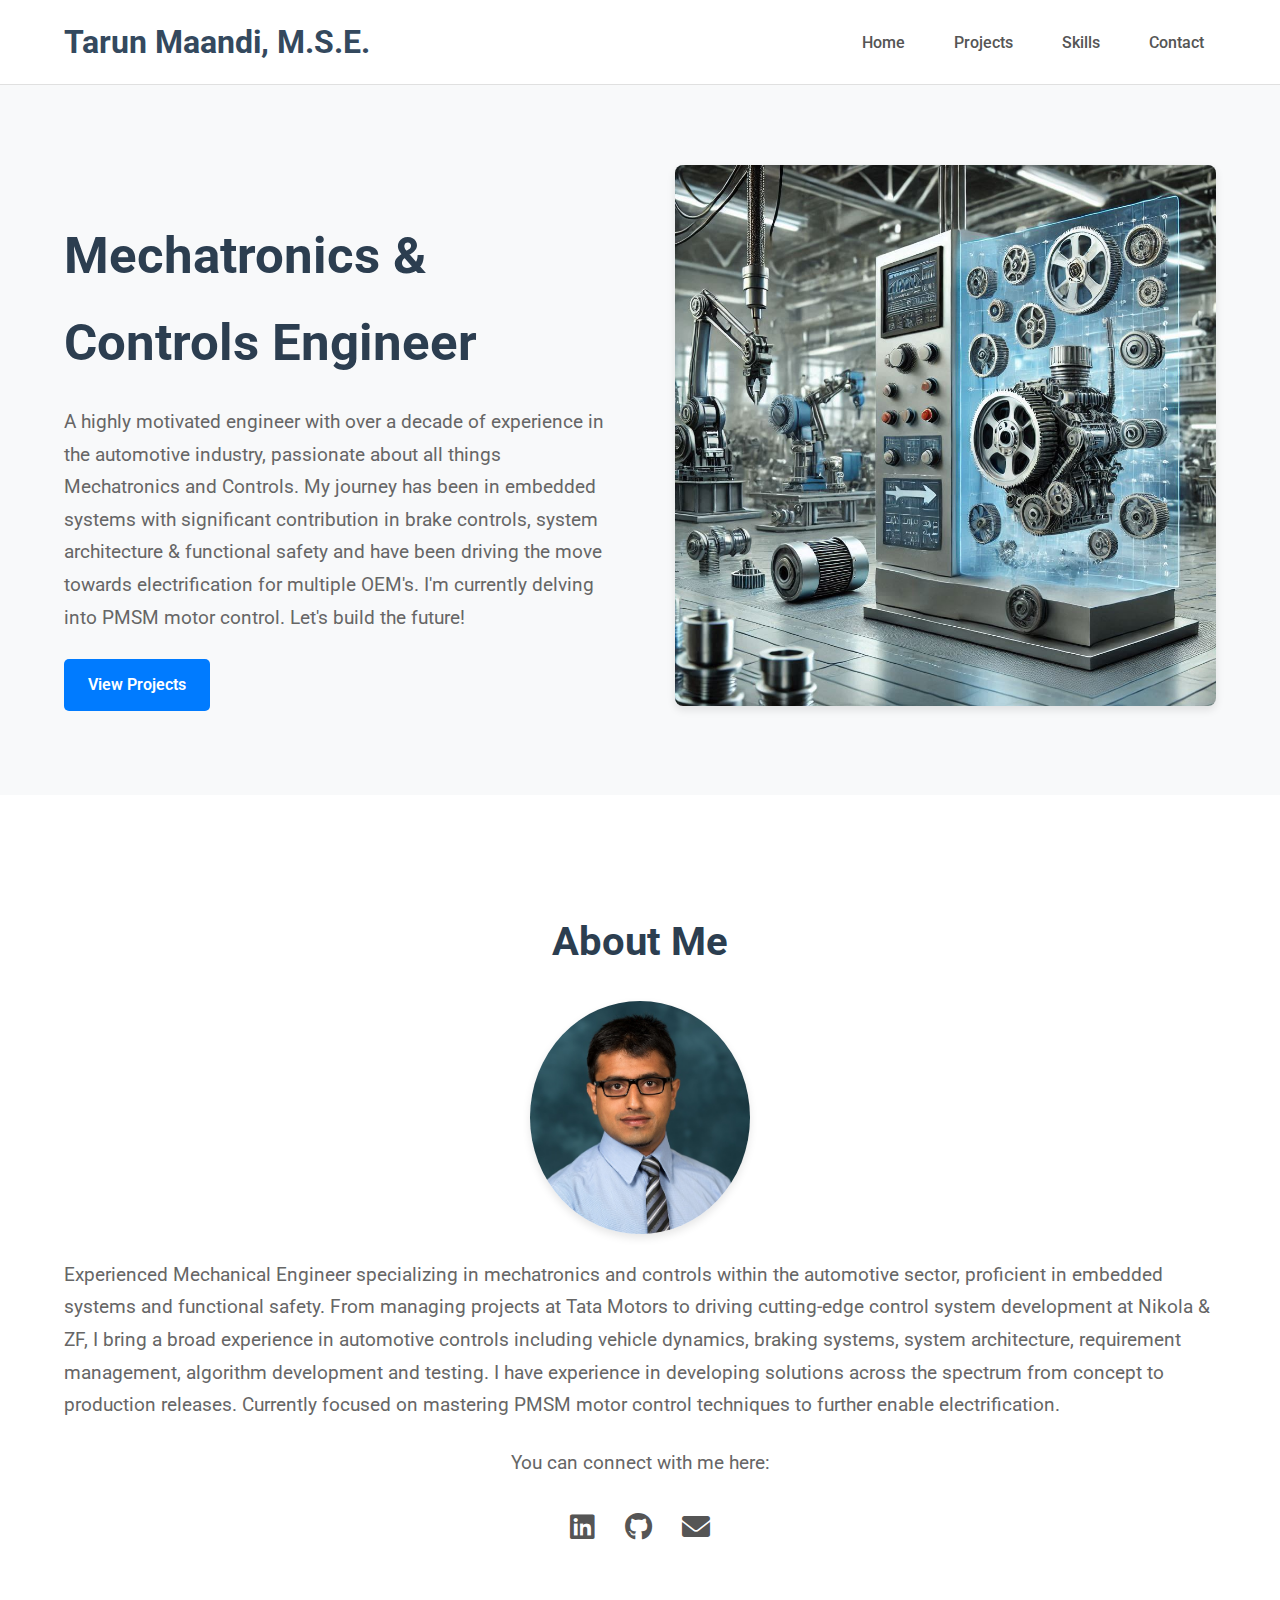
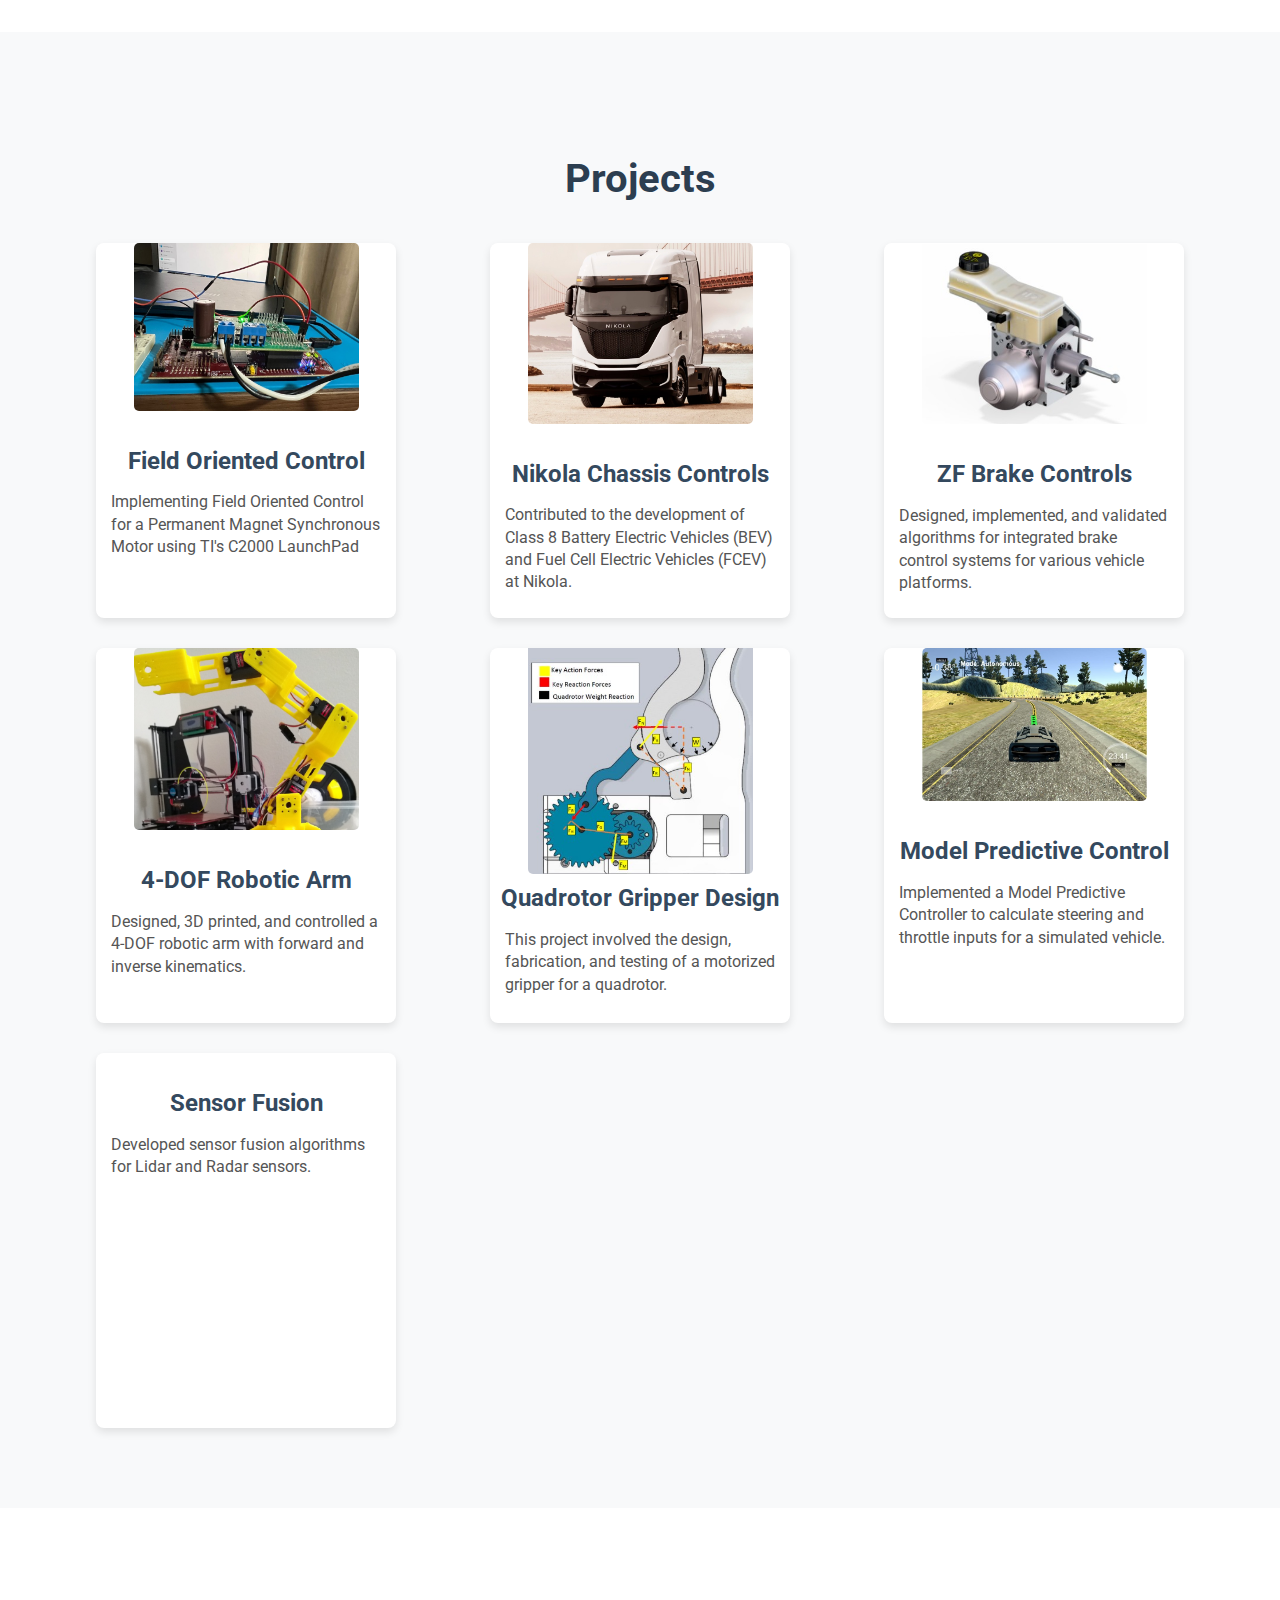
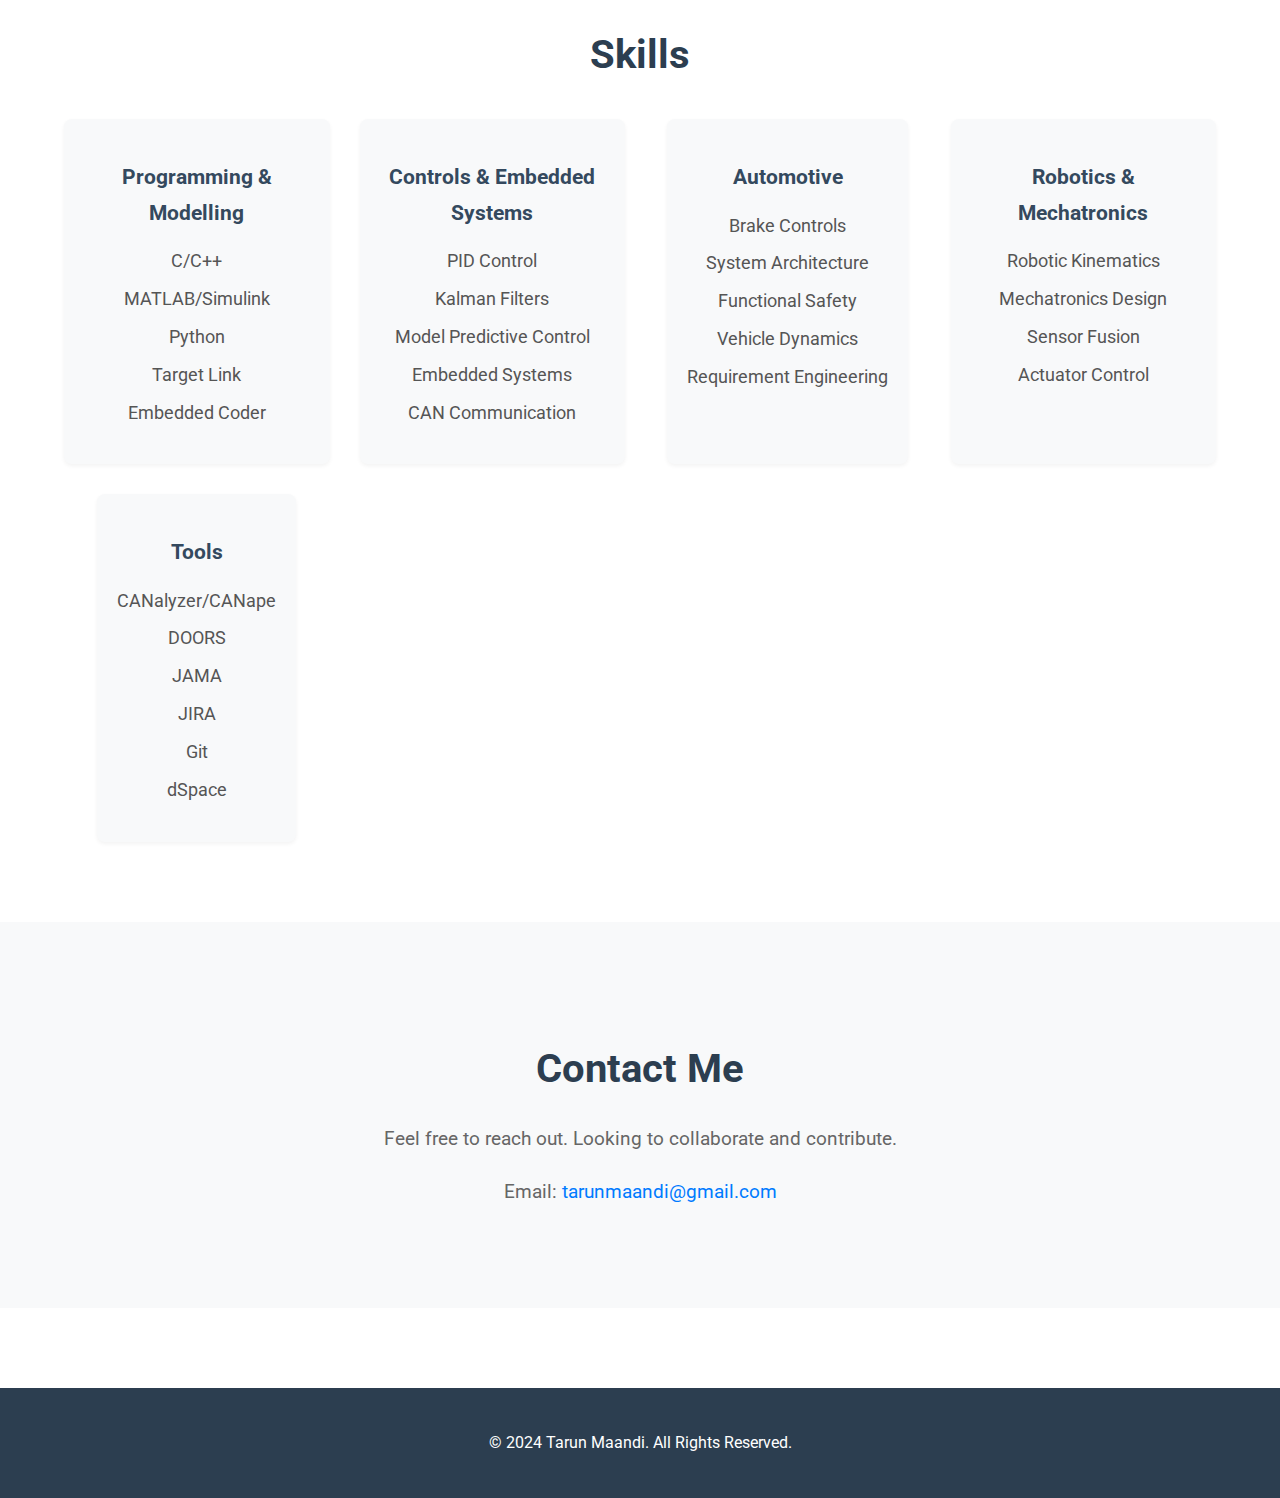
==== commit c0013744: "Updated FOC Project" ====
--- a/index.html
+++ b/index.html
@@ -18,13 +18,13 @@
                     <li>
                        <a href="#">Projects</a>
                        <ul class="dropdown">
+                         <li><a href="pmsm-foc.html">PMSM Field Oriented Control</a></li>
                          <li><a href="nikola-project.html">Nikola Chassis Controls</a></li>
                          <li><a href="zf-brake-controls.html">ZF Brake Controls</a></li>
                          <li><a href="robotic-arm.html">4-DOF Robotic Arm</a></li>
                          <li><a href="quadrotor-gripper.html">Quadrotor Gripper Design</a></li>
                          <li><a href="mpc-project.html">Model Predictive Control</a></li>
                          <li><a href="sensor-fusion.html">Sensor Fusion</a></li>
-                          <li><a href="pmsm-foc.html">PMSM Field Oriented Control</a></li>
                        </ul>
                    </li>
                     <li><a href="#skills">Skills</a></li>
@@ -51,7 +51,7 @@
         <div class="container">
             <h2>About Me</h2>
             <img src="profile-picture.jpg" alt="Your Profile Picture" class="profile-pic">
-            <p style="text-align: left;">Experienced Mechanical Engineer specializing in mechatronics and controls within the automotive sector, proficient in embedded systems and functional safety. From managing projects at Tata Motors to driving cutting-edge control system development at Nikola & ZF, I bring a broad experience in automotive controls including vehicle dynamics, braking systems, system architecture, requirement management, algorithm development and testing.  I have experience in developing solutions across the spectrum from concept to production releases.  Currently focused on mastering PMSM motor control techniques to further enable electrification.</p>
+            <p style="text-align: left;">Experienced Mechanical Engineer specializing in mechatronics and controls within the automotive sector, proficient in embedded systems and functional safety. From managing projects at Tata Motors to driving cutting-edge control system development at Nikola & ZF, I bring a broad experience in automotive controls including vehicle dynamics, braking systems, system architecture, requirement management, algorithm development and testing. I have experience in developing solutions across the spectrum from concept to production releases. Currently focused on mastering PMSM motor control techniques to further enable electrification.</p>
              <p>You can connect with me here:</p>
             <div class="social-icons">
                 <a href="https://linkedin.com/in/tmaandi" target="_blank"><i class="fab fa-linkedin"></i></a>
@@ -65,8 +65,22 @@
         <div class="container">
             <h2>Projects</h2>
             <div class="project-list">
+
                 <!-- Project 1 -->
                 <div class="project-card">
+                    <a href="pmsm-foc.html">
+                         <div class="image-container">
+                            <img src="setupFOC.jpg" alt="PMSM Motor Control Setup">
+                           </div>
+                        <h3>Field Oriented Control</h3>
+                         <div class="description-container">
+                            <p>Implementing Field Oriented Control for a Permanent Magnet Synchronous Motor using TI's C2000 LaunchPad</p>
+                          </div>
+                    </a>
+                </div>
+
+                 <!-- Project 2 -->
+                 <div class="project-card">
                     <a href="nikola-project.html">
                         <div class="image-container">
                             <img src="nikolaproject.jpg" alt="Nikola Systems Engineering Project Placeholder">
@@ -77,7 +91,8 @@
                          </div>
                     </a>
                 </div>
-                <!-- Project 2 -->
+
+                <!-- Project 3 -->
                 <div class="project-card">
                     <a href="zf-brake-controls.html">
                          <div class="image-container">
@@ -89,8 +104,8 @@
                          </div>
                     </a>
                 </div>
-    
-                <!-- Project 3 -->
+
+                <!-- Project 4 -->
                 <div class="project-card">
                     <a href="robotic-arm.html">
                          <div class="image-container">
@@ -102,8 +117,8 @@
                          </div>
                     </a>
                 </div>
-    
-                <!-- Project 4 -->
+
+                <!-- Project 5 -->
                 <div class="project-card">
                     <a href="quadrotor-gripper.html">
                           <div class="image-container">
@@ -115,8 +130,8 @@
                          </div>
                     </a>
                 </div>
-    
-                <!-- Project 5 -->
+
+                <!-- Project 6 -->
                 <div class="project-card">
                     <a href="mpc-project.html">
                          <div class="image-container">
@@ -128,8 +143,8 @@
                          </div>
                     </a>
                 </div>
-    
-                <!-- Project 6 -->
+
+                <!-- Project 7 -->
                 <div class="project-card">
                     <a href="sensor-fusion.html">
                         <div class="image-container">
@@ -140,25 +155,9 @@
                           </div>
                     </a>
                 </div>
-    
-                <!-- Project 7 -->
-                <div class="project-card">
-                    <a href="pmsm-foc.html">
-                         <div class="image-container">
-                           </div>
-                        <h3>PMSM Field Oriented Control</h3>
-                         <div class="description-container">
-                            <p>Implemented Field Oriented Control (FOC) for a Permanent Magnet Synchronous Motor (PMSM) using dSpace.</p>
-                          </div>
-                    </a>
-                </div>
-    
-                <!-- Add more project cards -->
-    
             </div>
         </div>
     </section>
-
 
     <section id="skills" class="skills">
         <div class="container">
@@ -218,7 +217,6 @@
         </div>
     </section>
 
-
     <section id="contact" class="contact">
         <div class="container">
             <h2>Contact Me</h2>
--- a/style.css
+++ b/style.css
@@ -185,7 +185,6 @@
   gap: 30px;
   justify-items: center;
 }
-
 
 .project-card {
   background-color: #fff;
@@ -388,8 +387,63 @@
   display: block;
 }
 
-
 /* Remove underlines from all links */
 a {
   text-decoration: none;
+}
+
+/* Project Detail Page Styles */
+.project-detail {
+    padding: 80px 0;
+    background: #f8f9fa;
+    text-align: center;
+}
+
+.project-detail .container {
+    max-width: 800px;
+    margin: auto;
+}
+
+.project-detail h2 {
+    font-size: 2.5em;
+    color: #2c3e50;
+    margin-bottom: 20px;
+}
+
+.project-detail p {
+    font-size: 1.1em;
+    color: #666;
+    margin-bottom: 15px;
+}
+
+.project-detail ul {
+    list-style: inside;
+    text-align: left;
+    font-size: 1.1em;
+    color: #666;
+    margin-bottom: 15px;
+}
+
+.project-detail img {
+    max-width: 100%;
+    height: auto;
+    border-radius: 8px;
+    margin-bottom: 15px;
+    box-shadow: 0 4px 8px rgba(0, 0, 0, 0.1);
+}
+
+.project-detail .button {
+    display: inline-block;
+    background-color: #007bff;
+    color: white;
+    padding: 10px 20px;
+    text-decoration: none;
+    border-radius: 5px;
+    transition: background-color 0.3s ease;
+    font-weight: 500;
+    margin-top: 20px;
+}
+
+.project-detail .button:hover {
+    background-color: #0056b3;
 }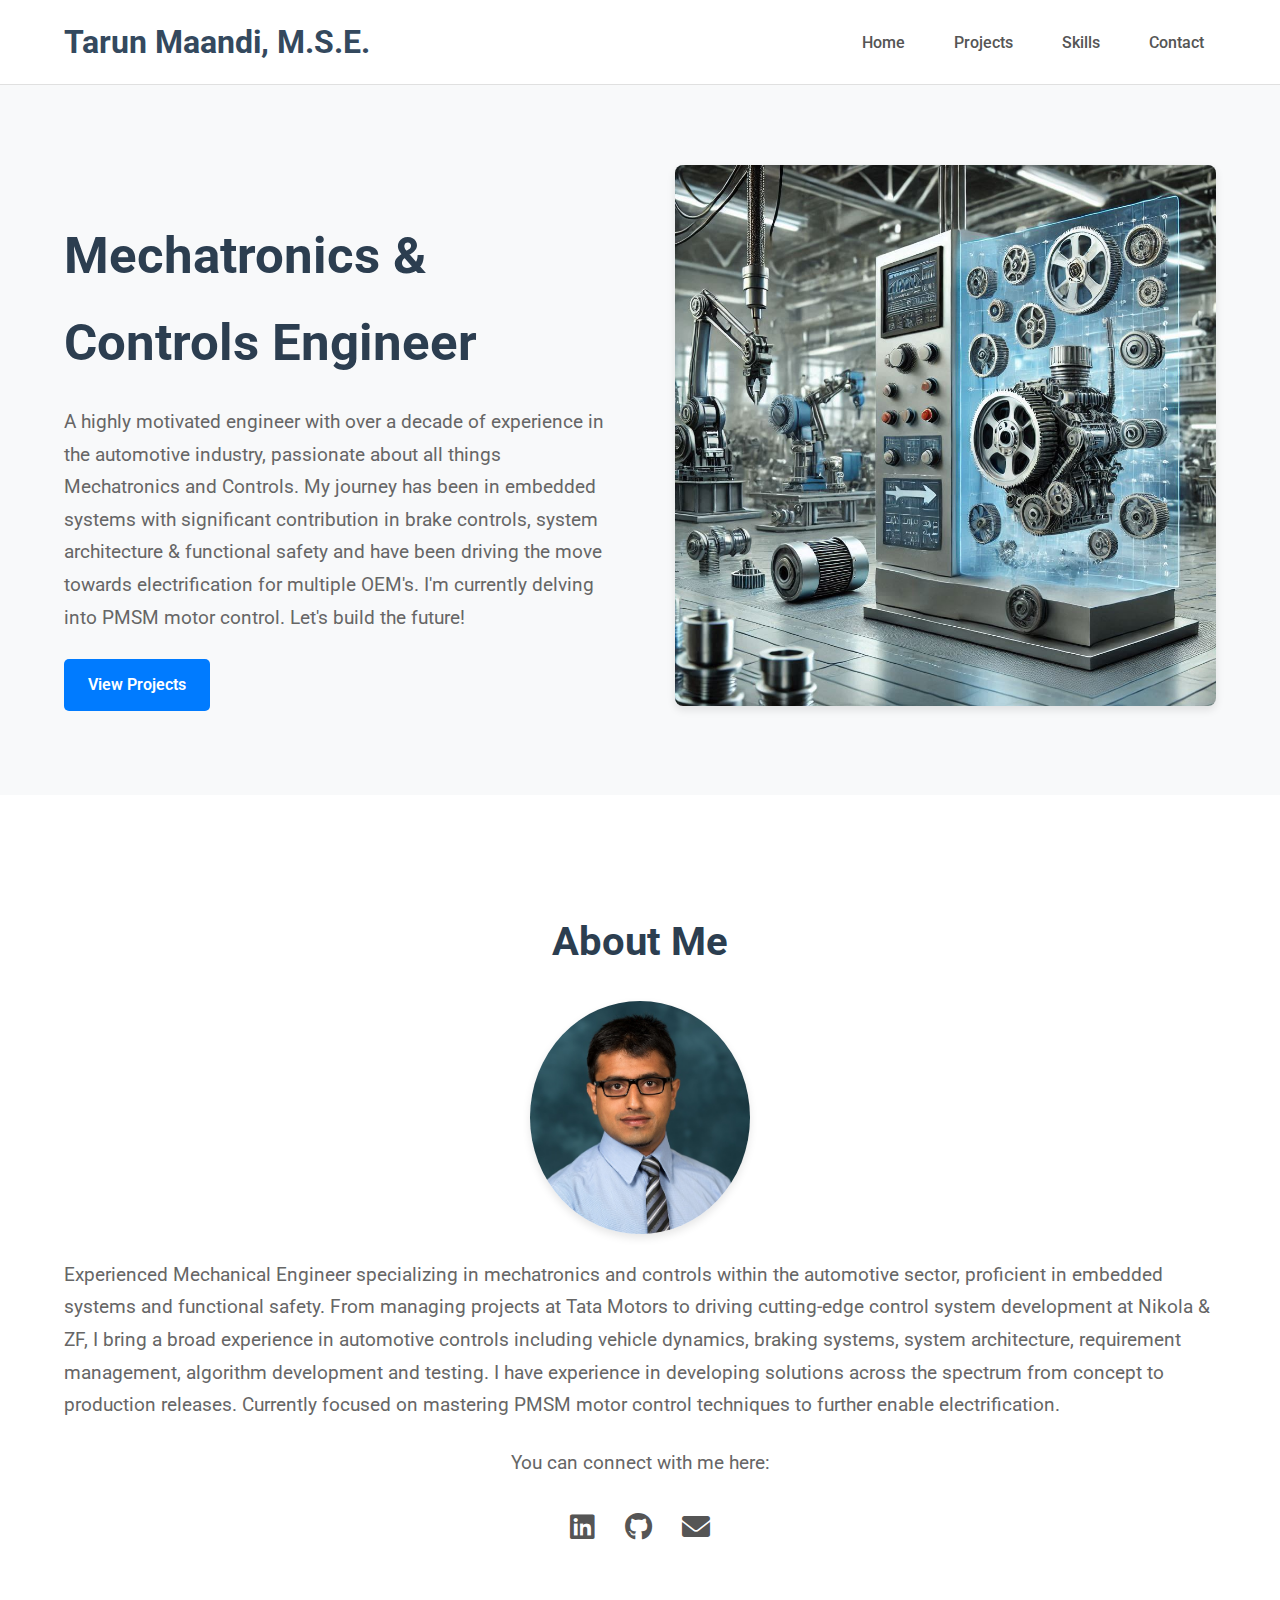
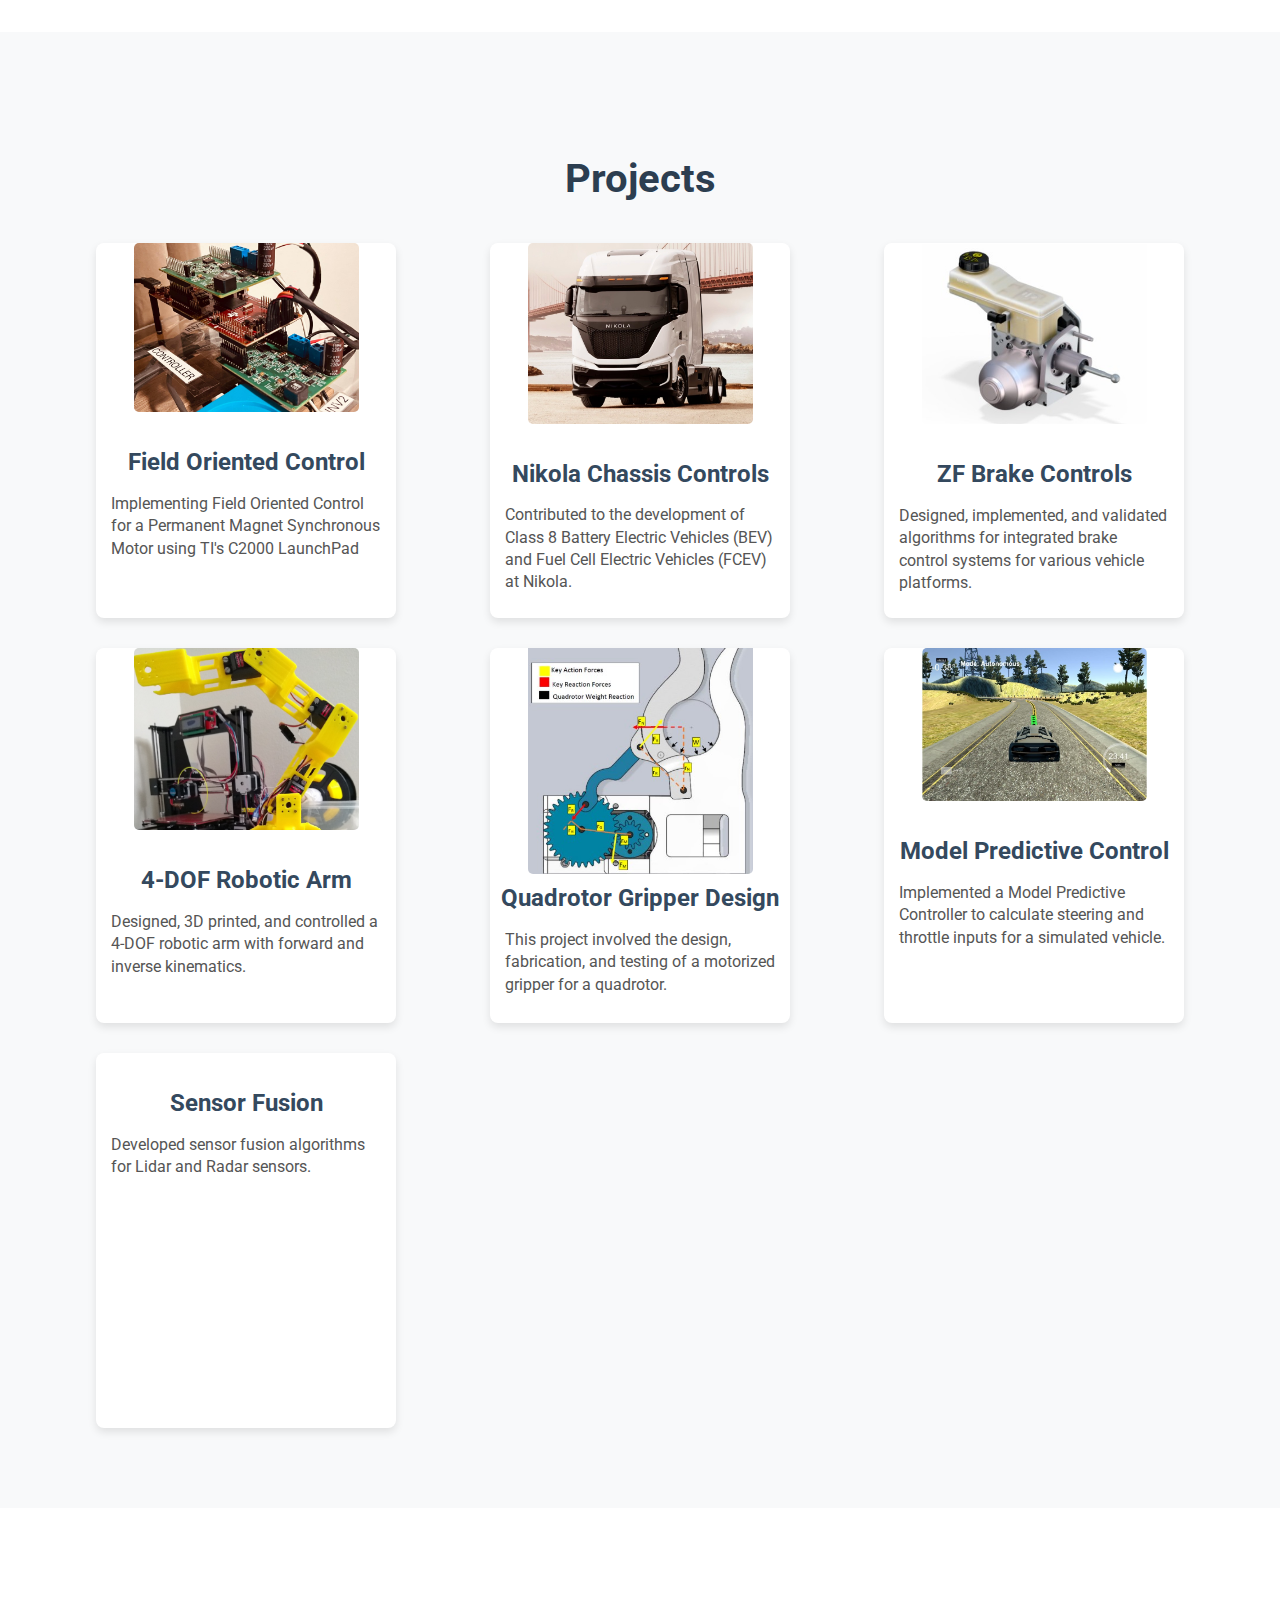
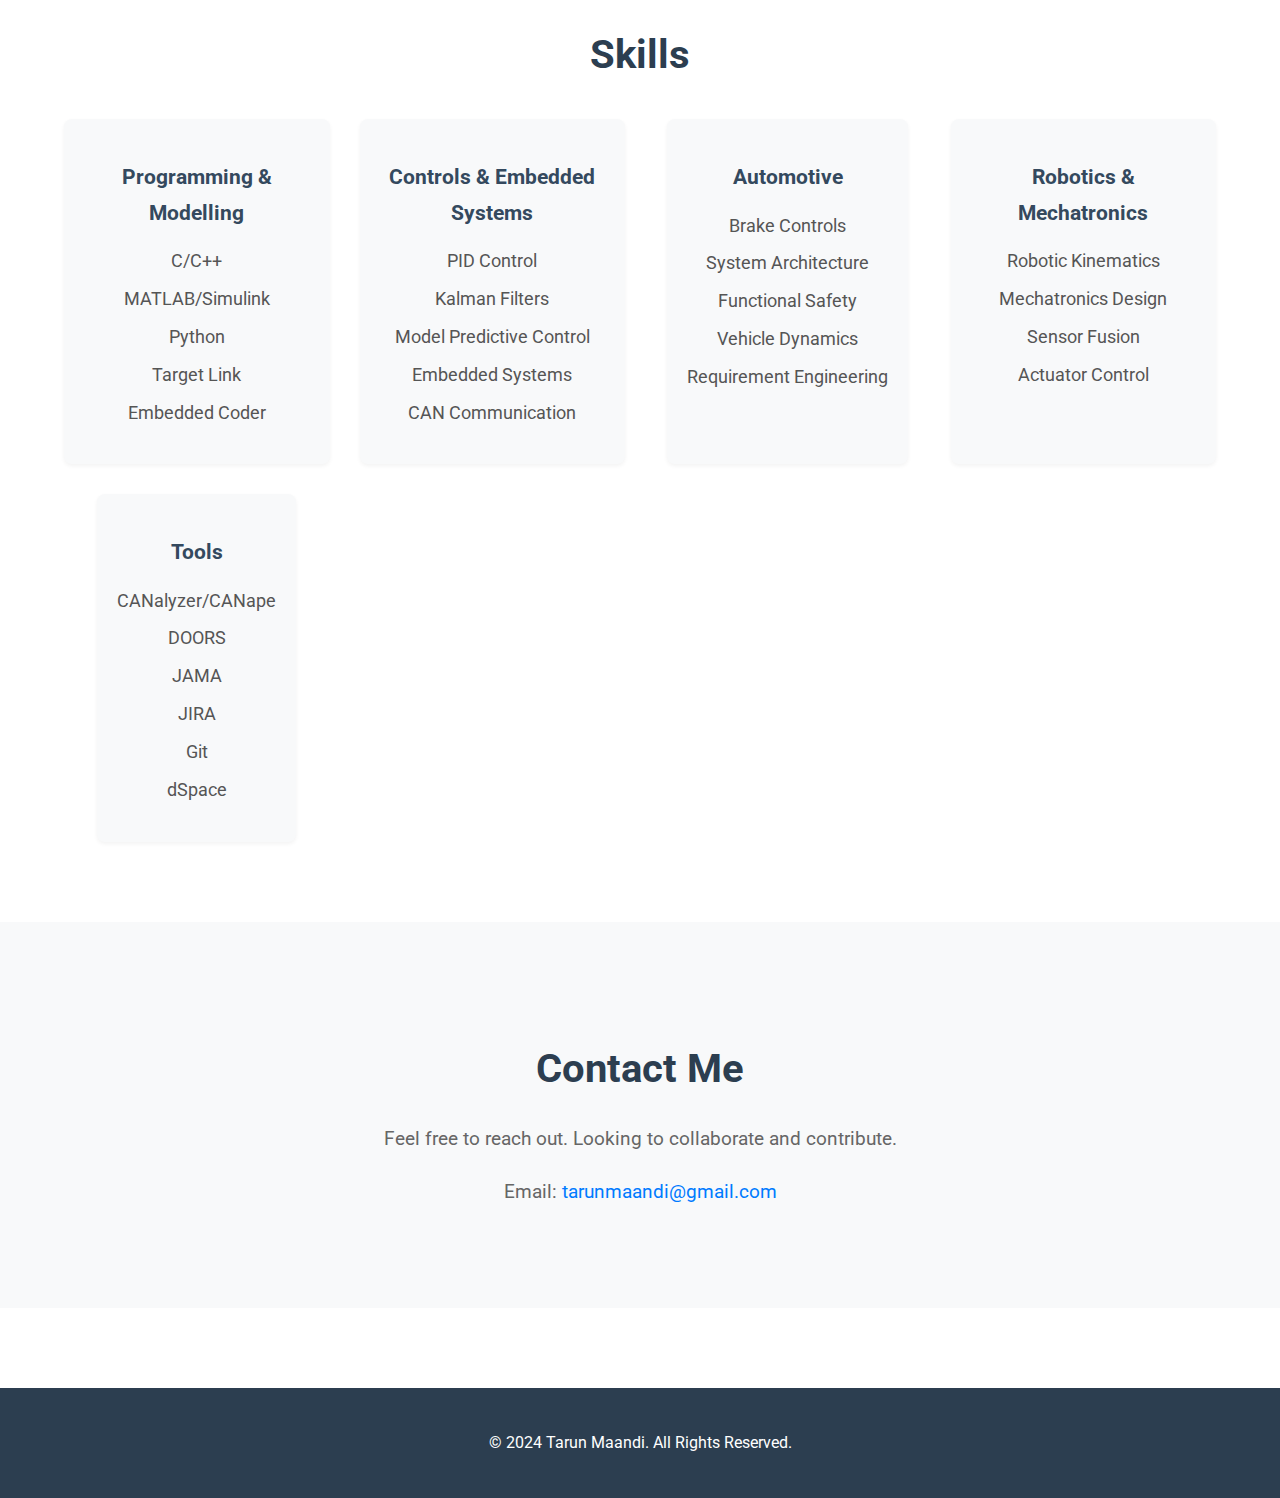
==== commit 021caa77: "FOC Img Updates" ====
--- a/index.html
+++ b/index.html
@@ -70,7 +70,7 @@
                 <div class="project-card">
                     <a href="pmsm-foc.html">
                          <div class="image-container">
-                            <img src="setupFOC.jpg" alt="PMSM Motor Control Setup">
+                            <img src="setupFOC2.jpg" alt="PMSM Motor Control Setup 2">
                            </div>
                         <h3>Field Oriented Control</h3>
                          <div class="description-container">
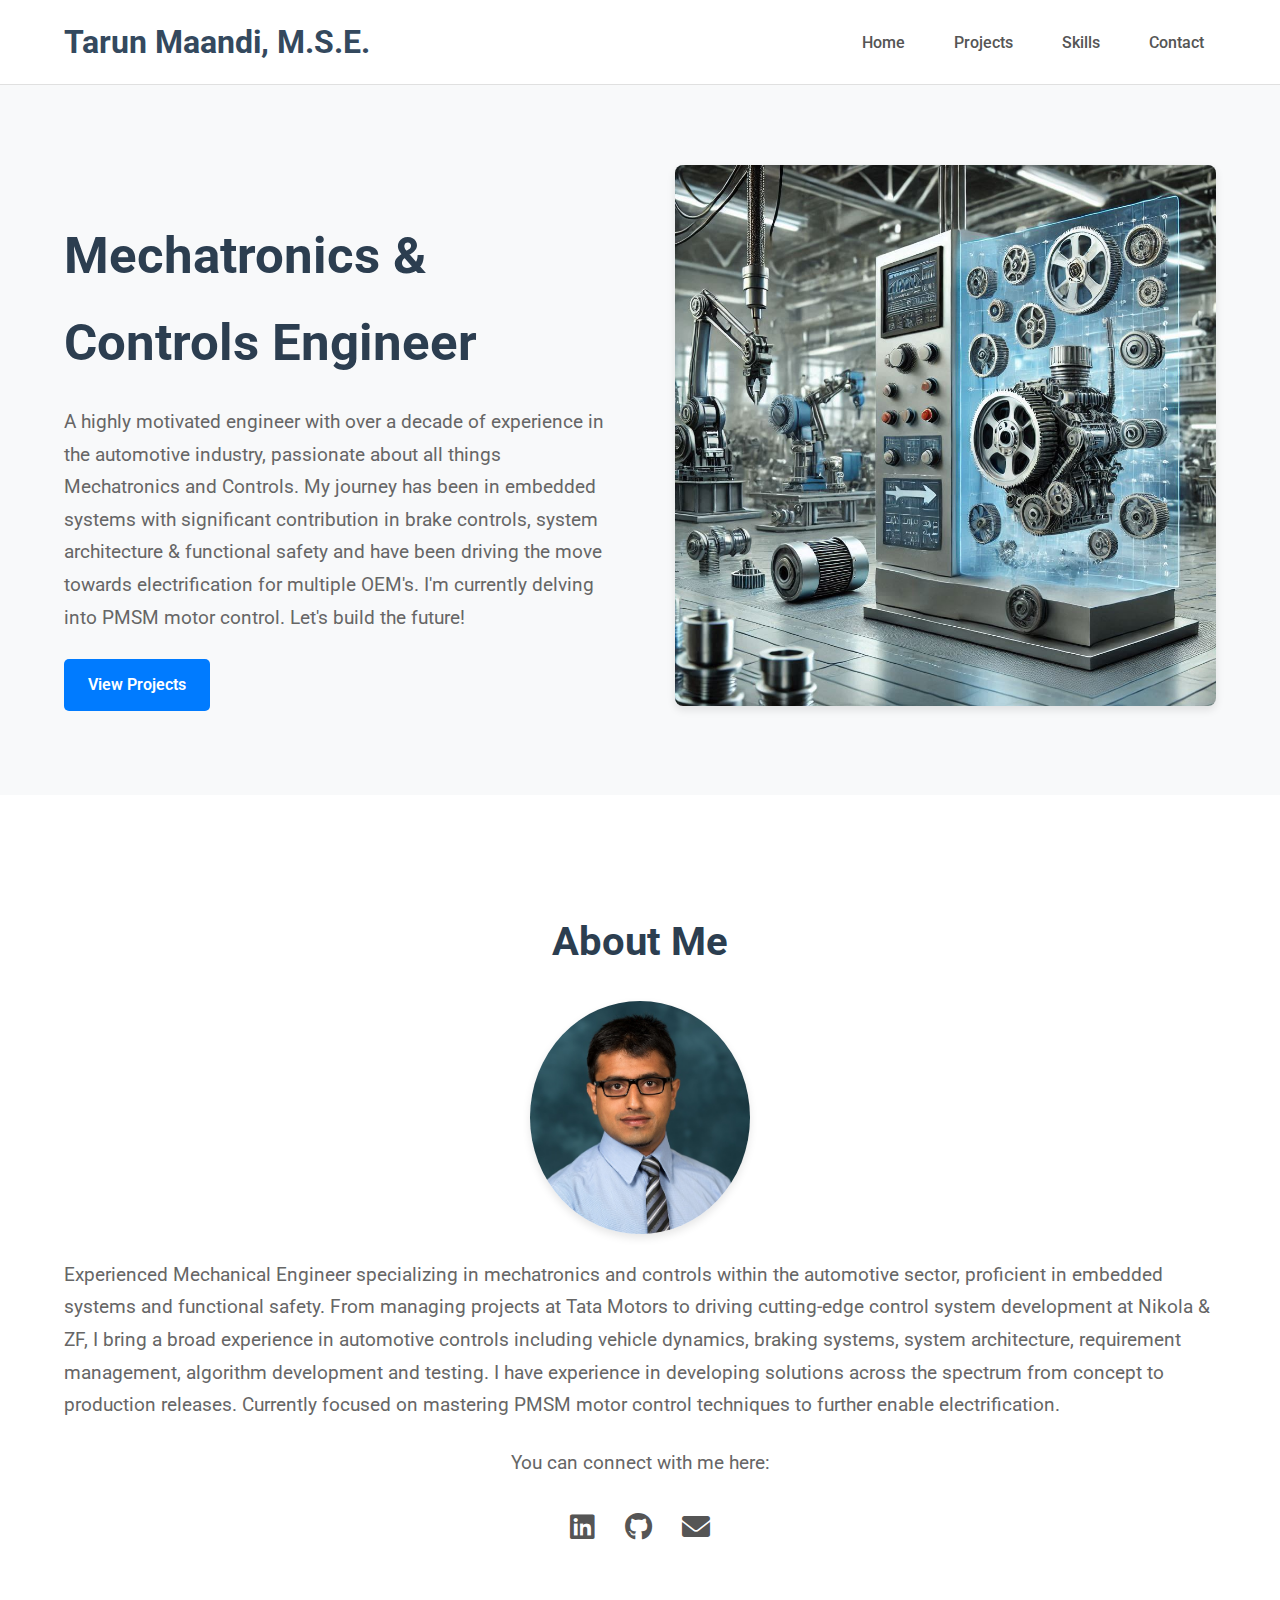
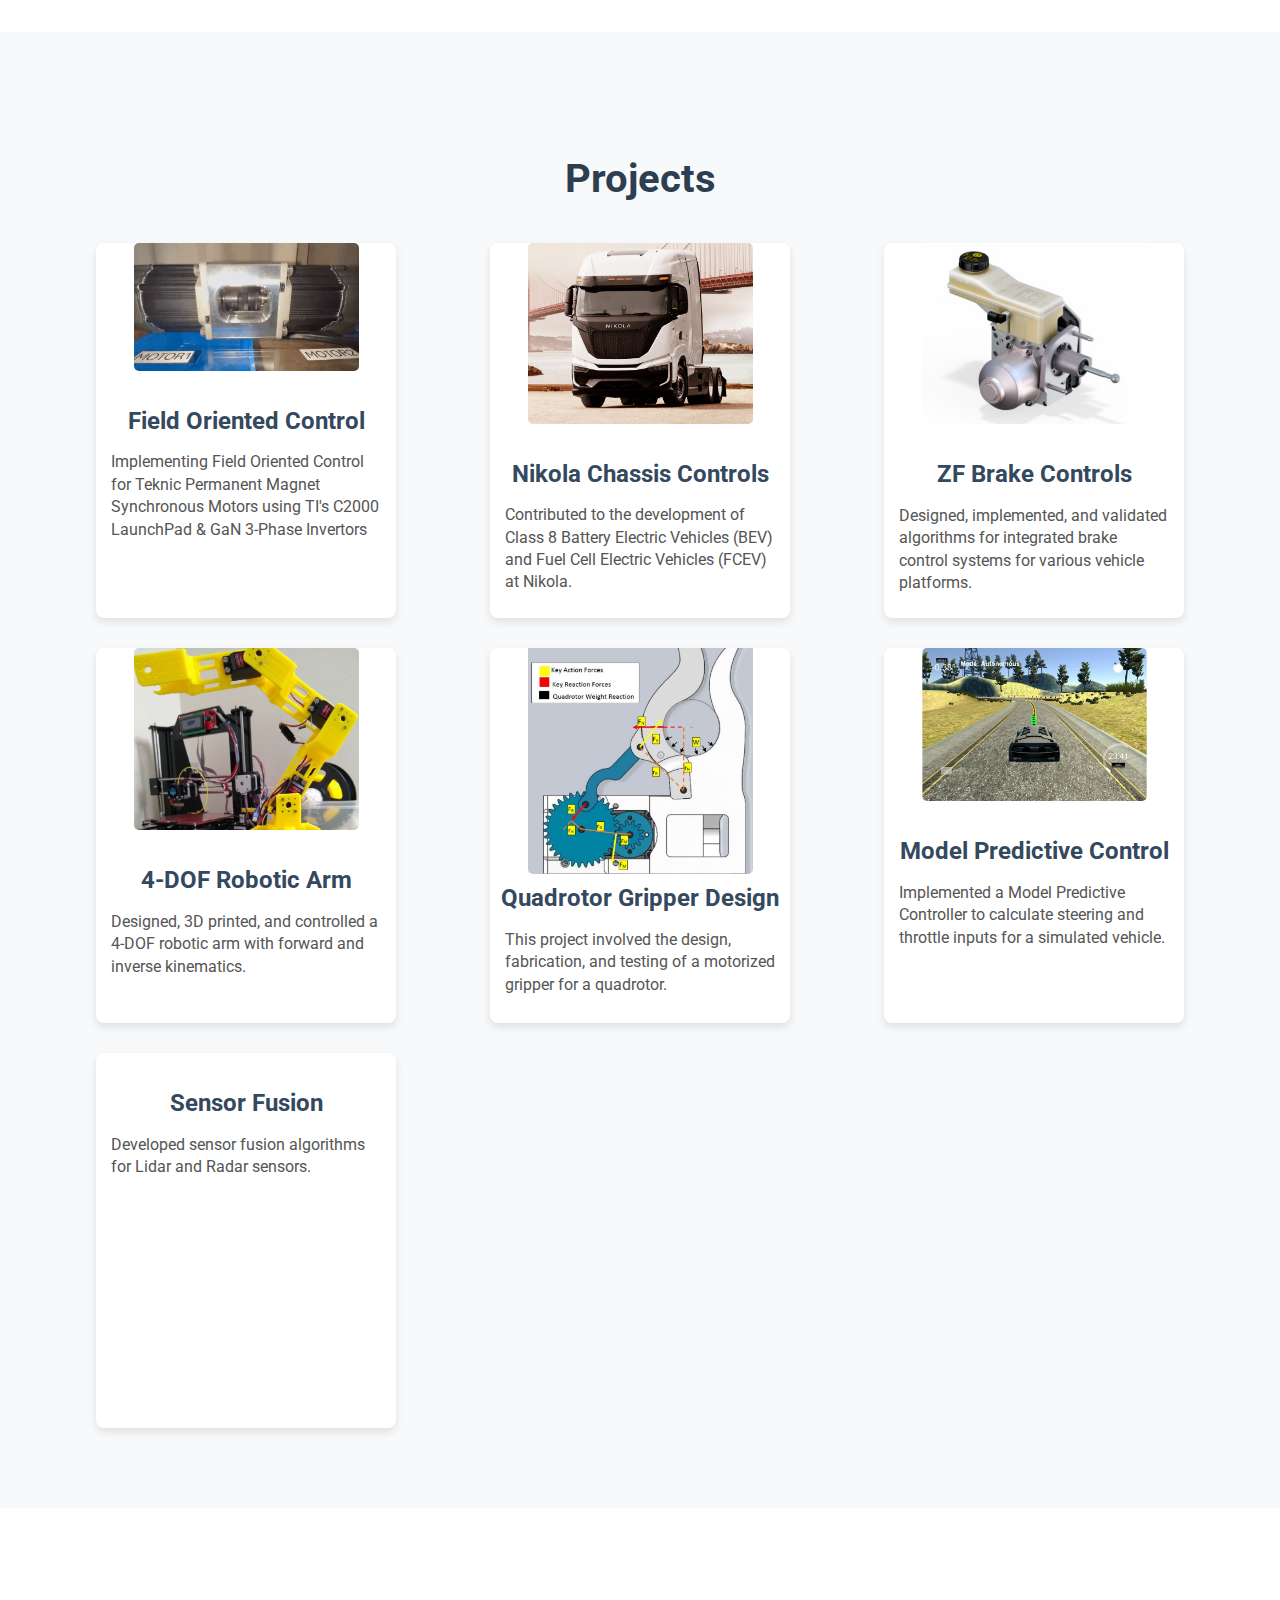
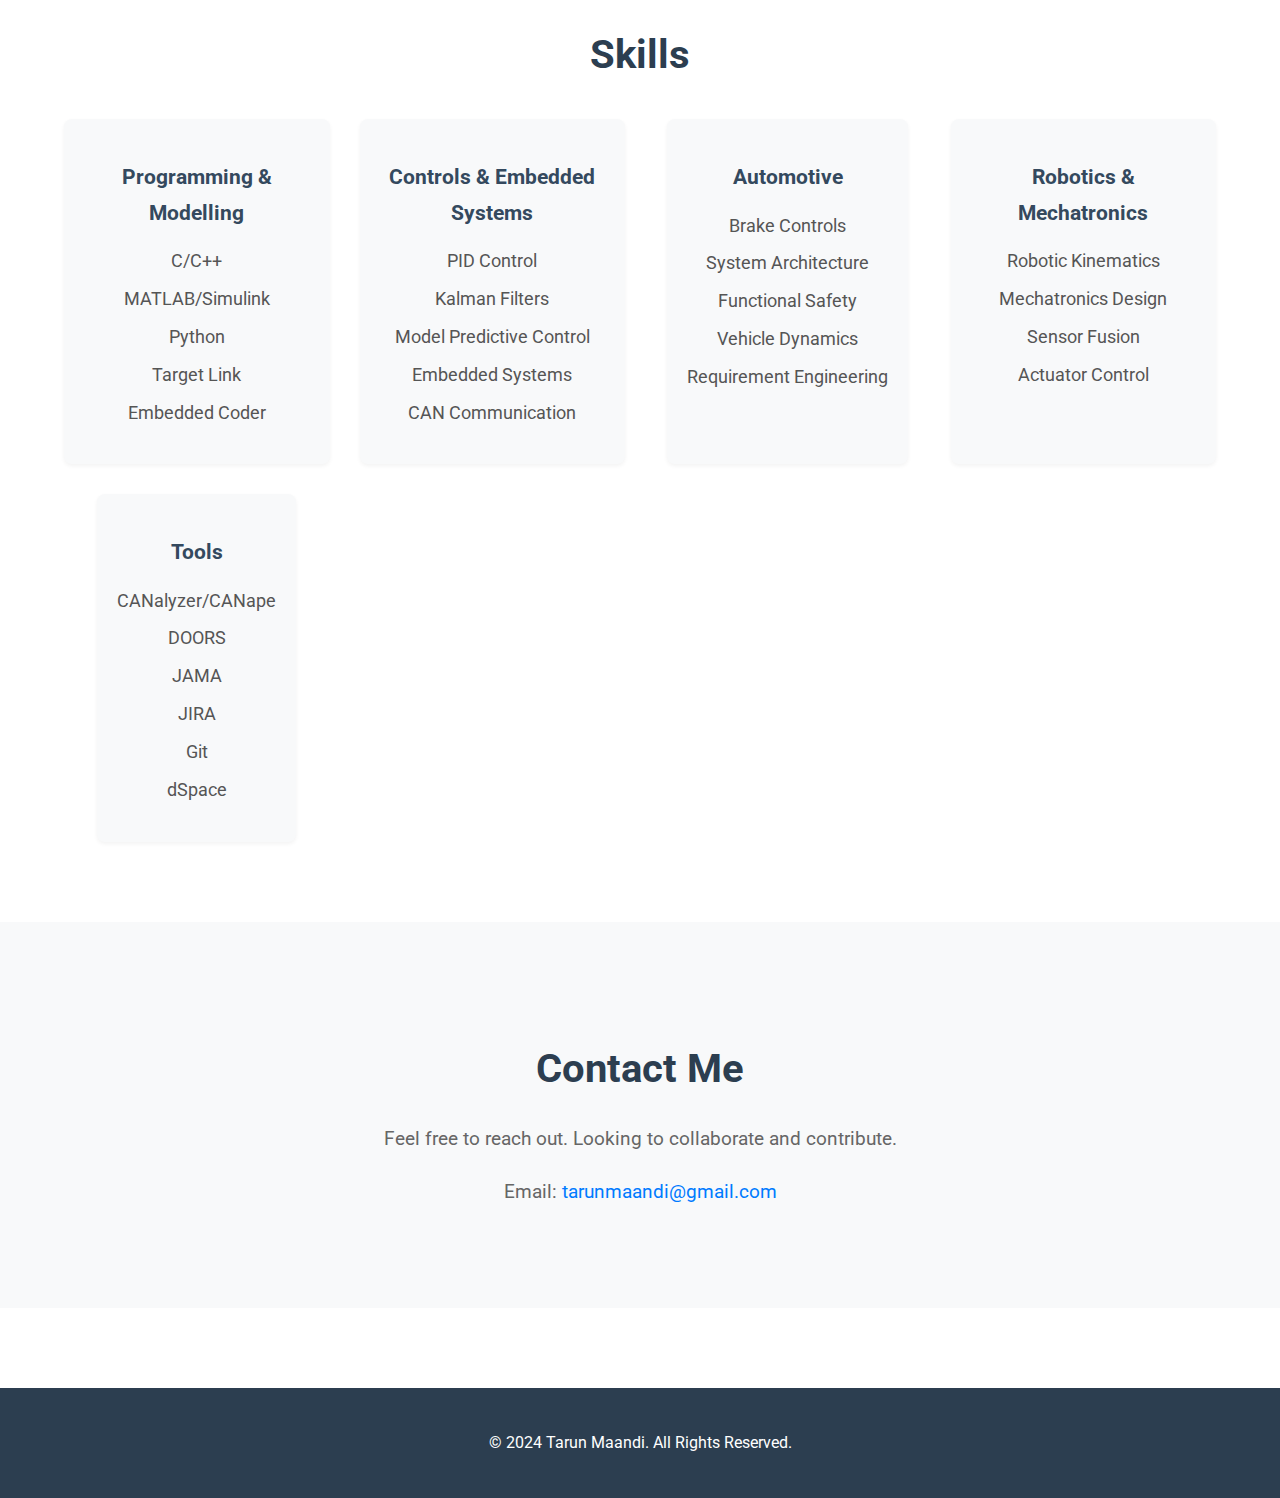
==== commit 1b8ea761: "Updated FOC Project - all the way to Build Level 6" ====
--- a/index.html
+++ b/index.html
@@ -1,6 +1,15 @@
 <!DOCTYPE html>
 <html lang="en">
 <head>
+      <!-- Google tag (gtag.js) -->
+    <script async src="https://www.googletagmanager.com/gtag/js?id=G-250S3YSPQ2"></script>
+    <script>
+      window.dataLayer = window.dataLayer || [];
+      function gtag(){dataLayer.push(arguments);}
+      gtag('js', new Date());
+
+      gtag('config', 'G-250S3YSPQ2');
+    </script>
     <meta charset="UTF-8">
     <meta name="viewport" content="width=device-width, initial-scale=1.0">
     <title>Tarun Maandi - Portfolio</title>
@@ -70,11 +79,11 @@
                 <div class="project-card">
                     <a href="pmsm-foc.html">
                          <div class="image-container">
-                            <img src="setupFOC2.jpg" alt="PMSM Motor Control Setup 2">
-                           </div>
+                          <img src="build_level4_dual_motor.gif" alt="PMSM Motor Control Setup 2">
+                          </div>
                         <h3>Field Oriented Control</h3>
                          <div class="description-container">
-                            <p>Implementing Field Oriented Control for a Permanent Magnet Synchronous Motor using TI's C2000 LaunchPad</p>
+                            <p>Implementing Field Oriented Control for Teknic Permanent Magnet Synchronous Motors using TI's C2000 LaunchPad & GaN 3-Phase Invertors</p>
                           </div>
                     </a>
                 </div>
--- a/style.css
+++ b/style.css
@@ -446,4 +446,23 @@
 
 .project-detail .button:hover {
     background-color: #0056b3;
+}
+
+.build-levels {
+  margin-top: 20px;
+}
+
+.build-level {
+  border: 1px solid #ccc;
+  padding: 15px;
+  margin-bottom: 20px;
+}
+
+.build-level h3 {
+  margin-top: 0;
+}
+
+.build-level img {
+  margin-top: 10px;
+  margin-bottom: 10px;
 }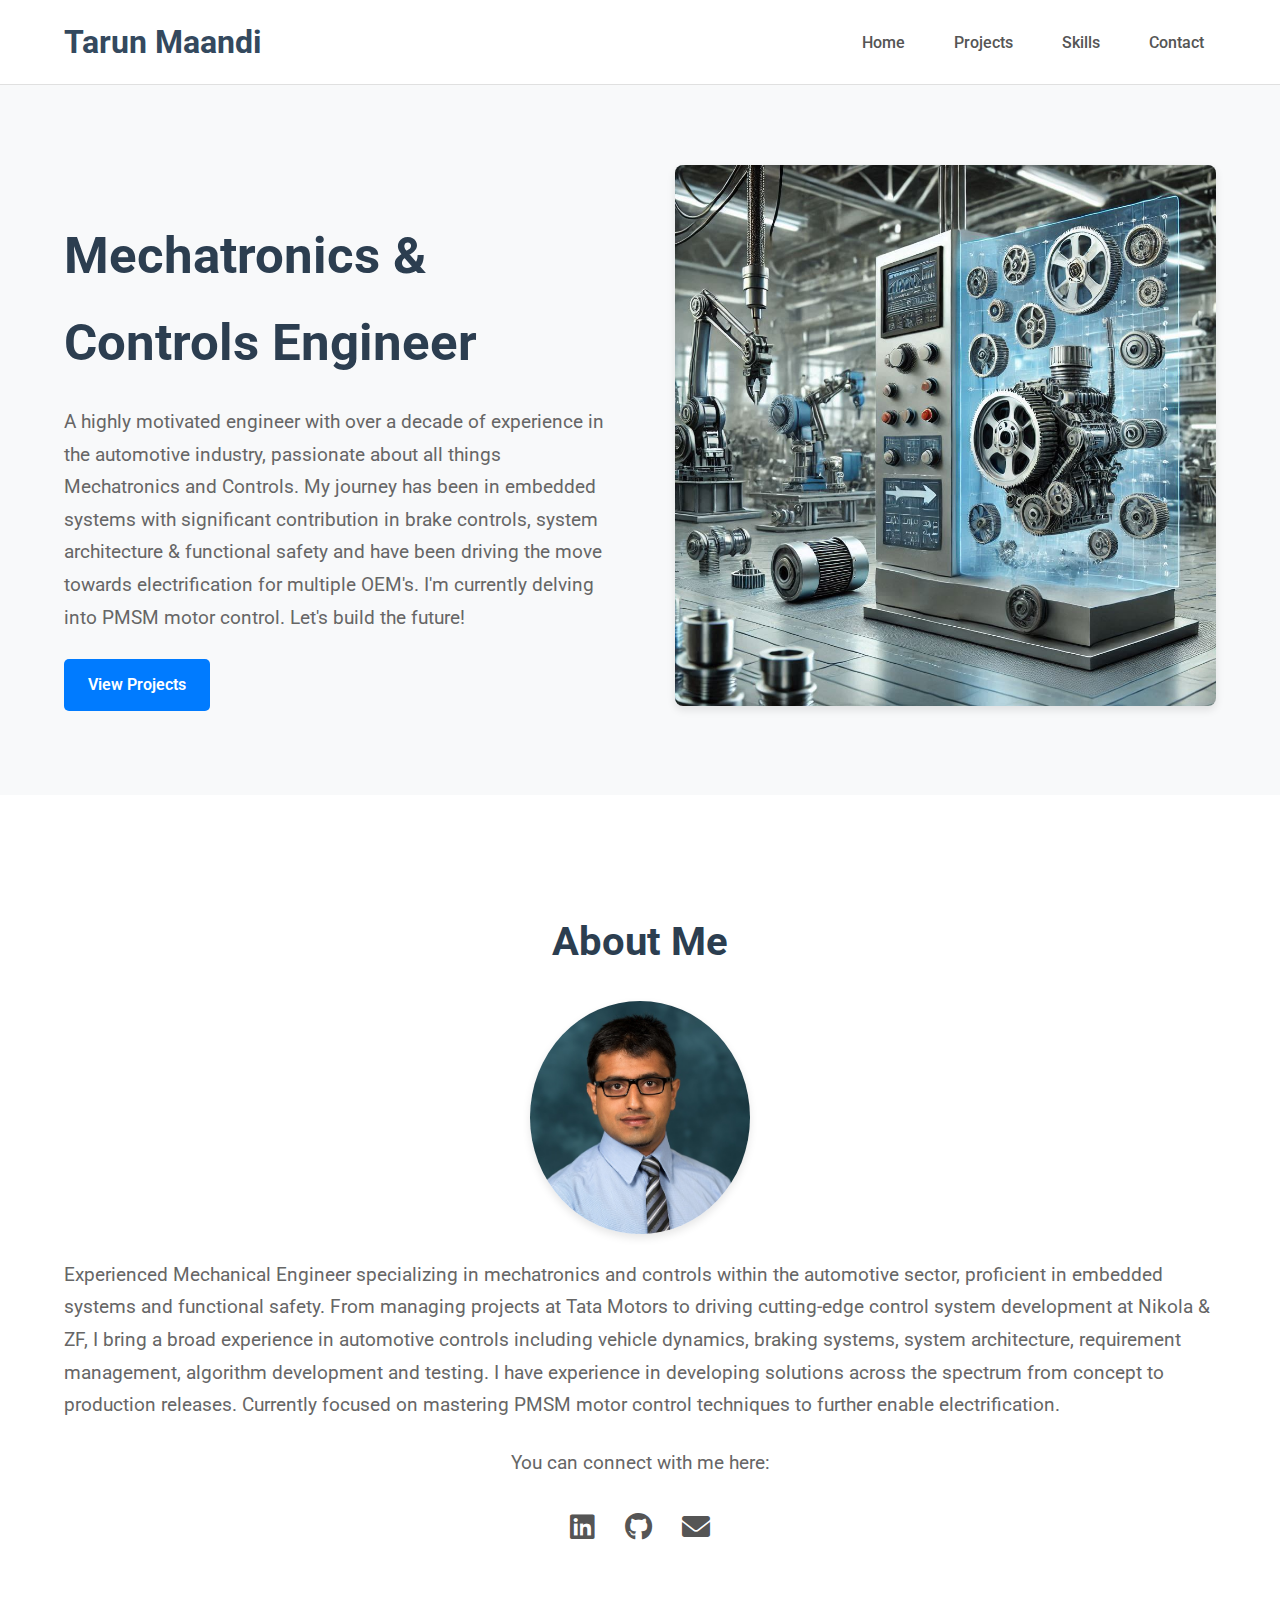
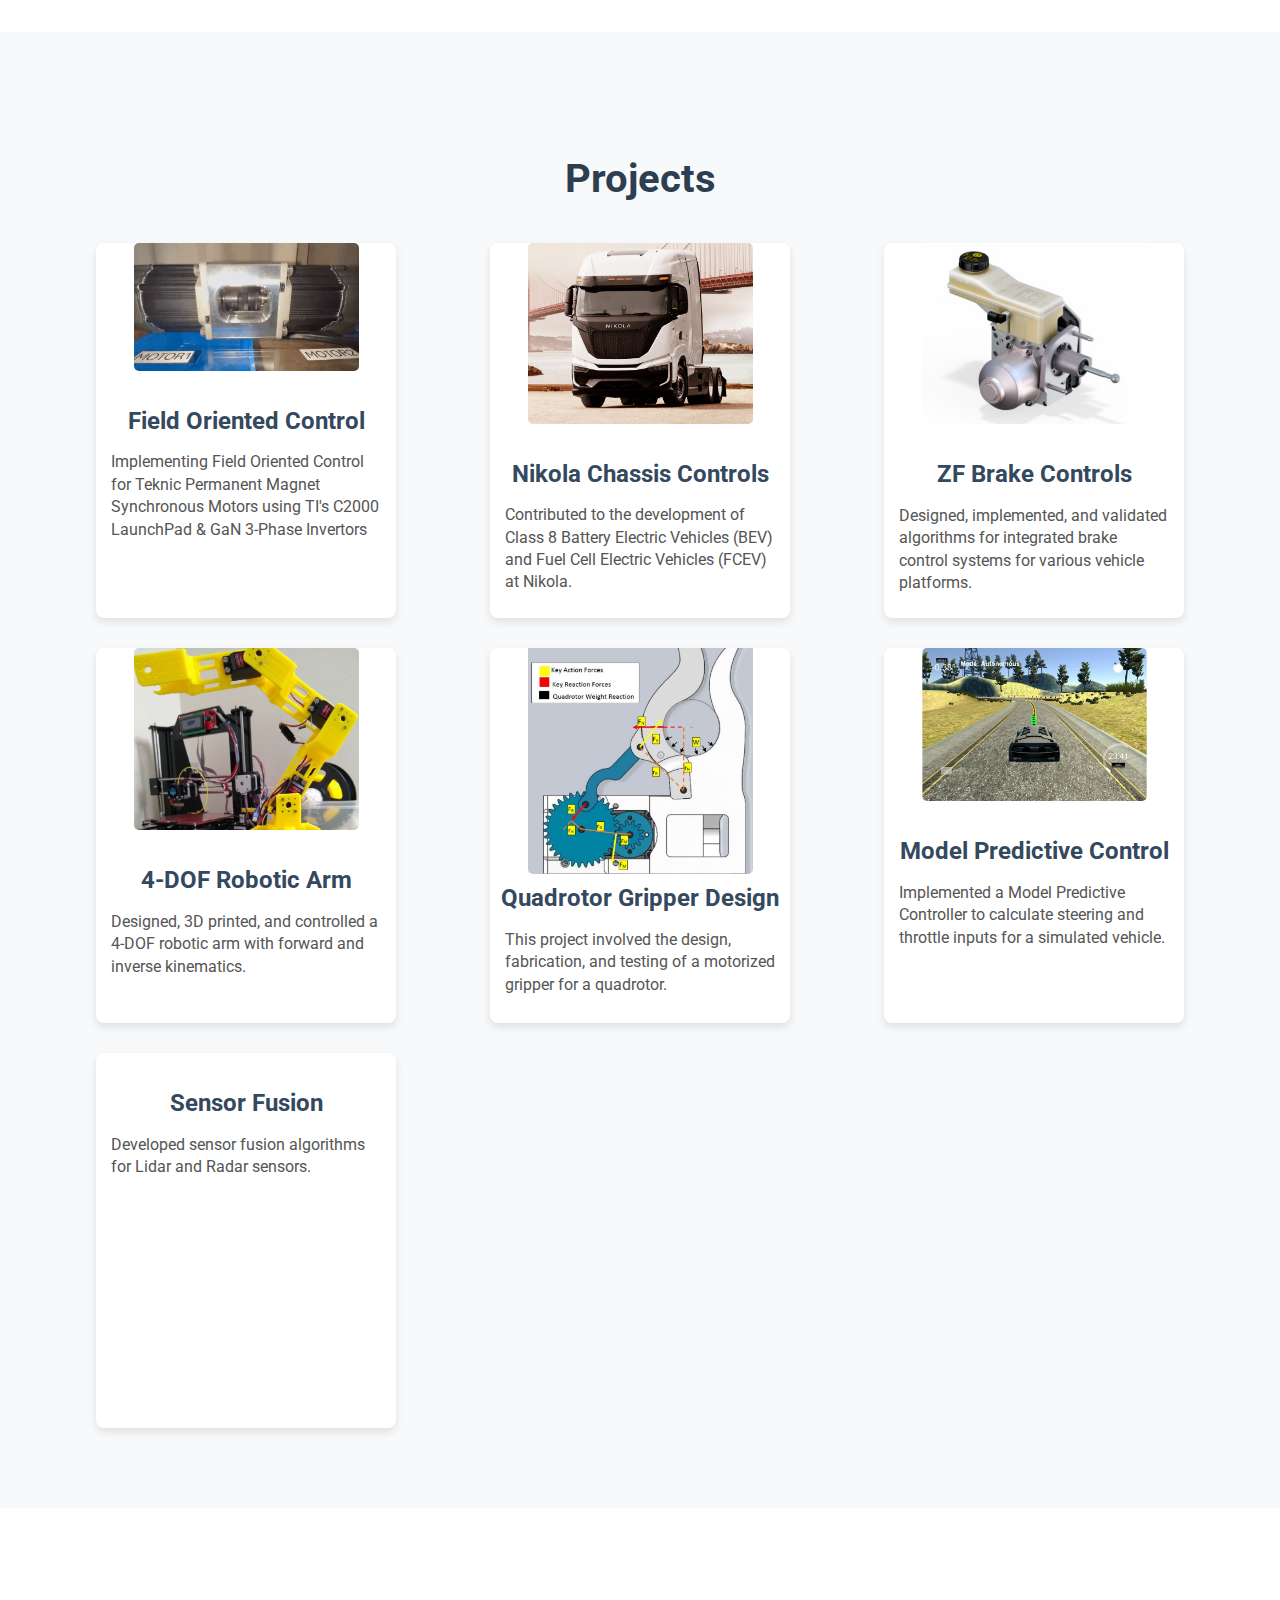
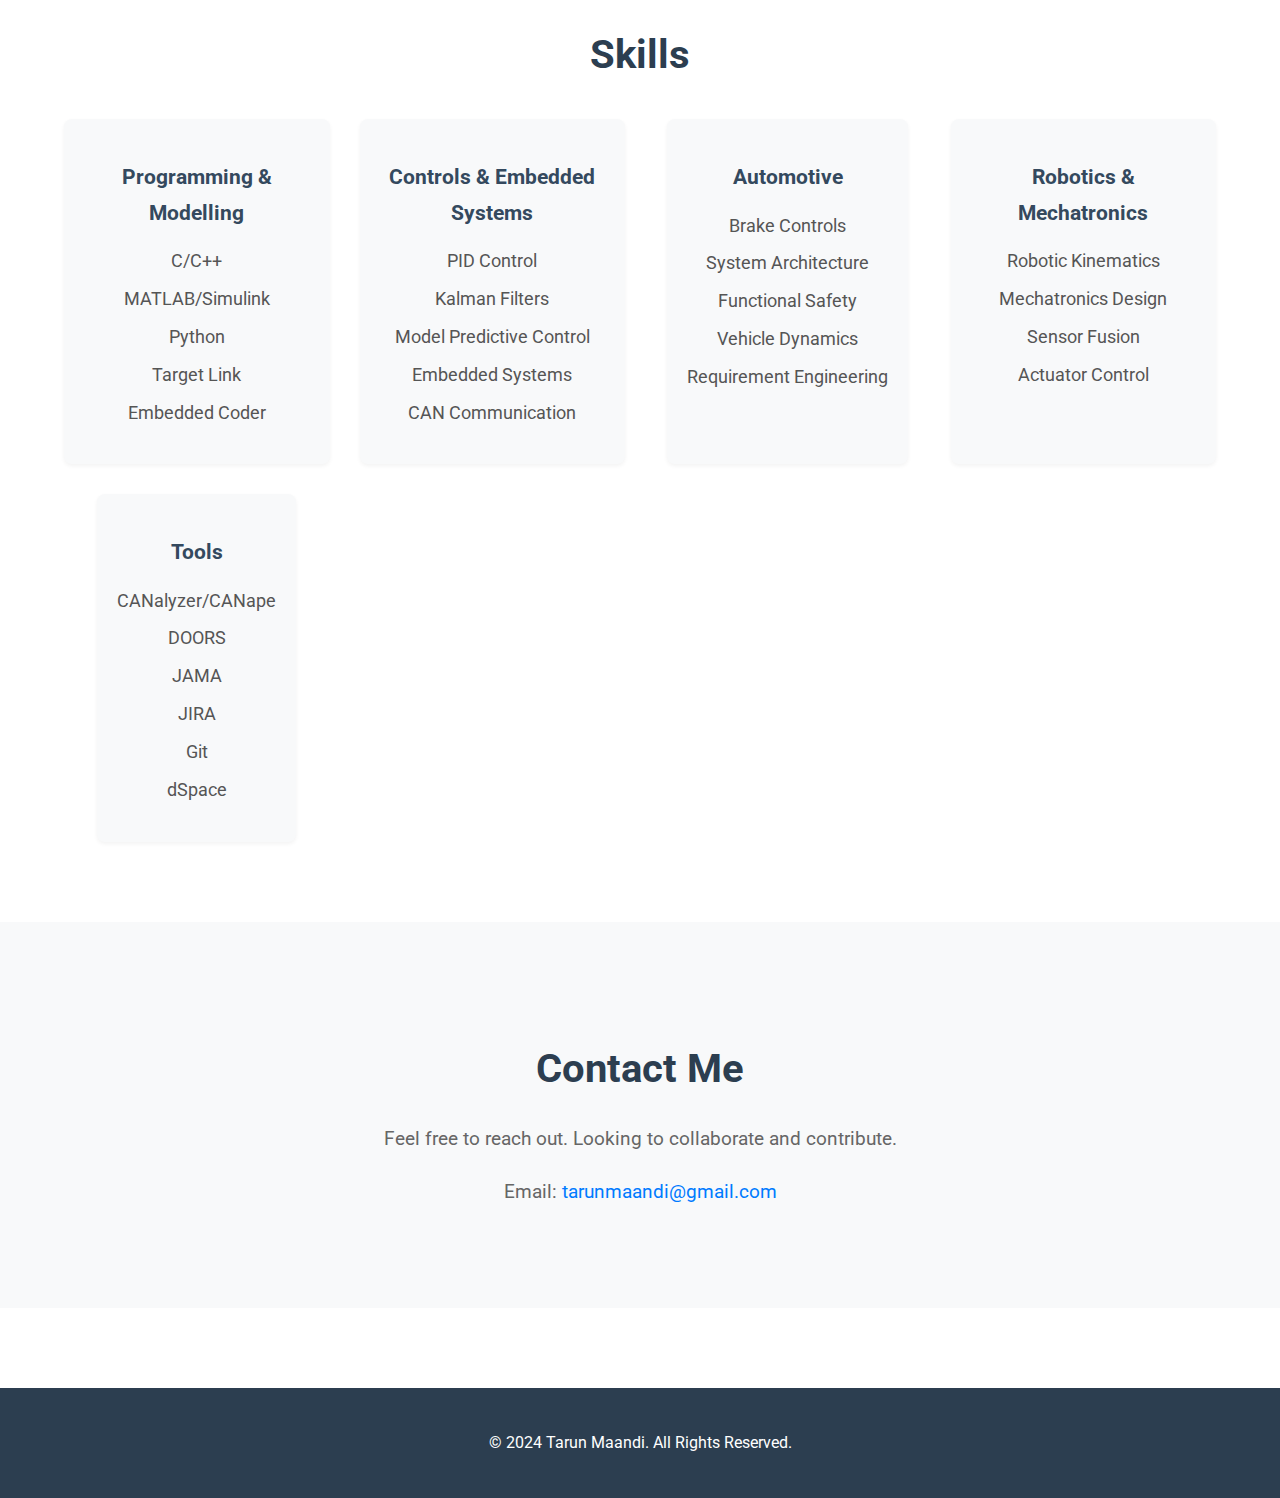
==== commit 79b4147f: "Title Update" ====
--- a/index.html
+++ b/index.html
@@ -20,7 +20,7 @@
 <body>
     <header>
         <div class="container">
-          <h1>Tarun Maandi, M.S.E.</h1>
+          <h1>Tarun Maandi</h1>
             <nav>
                 <ul>
                     <li><a href="index.html">Home</a></li>
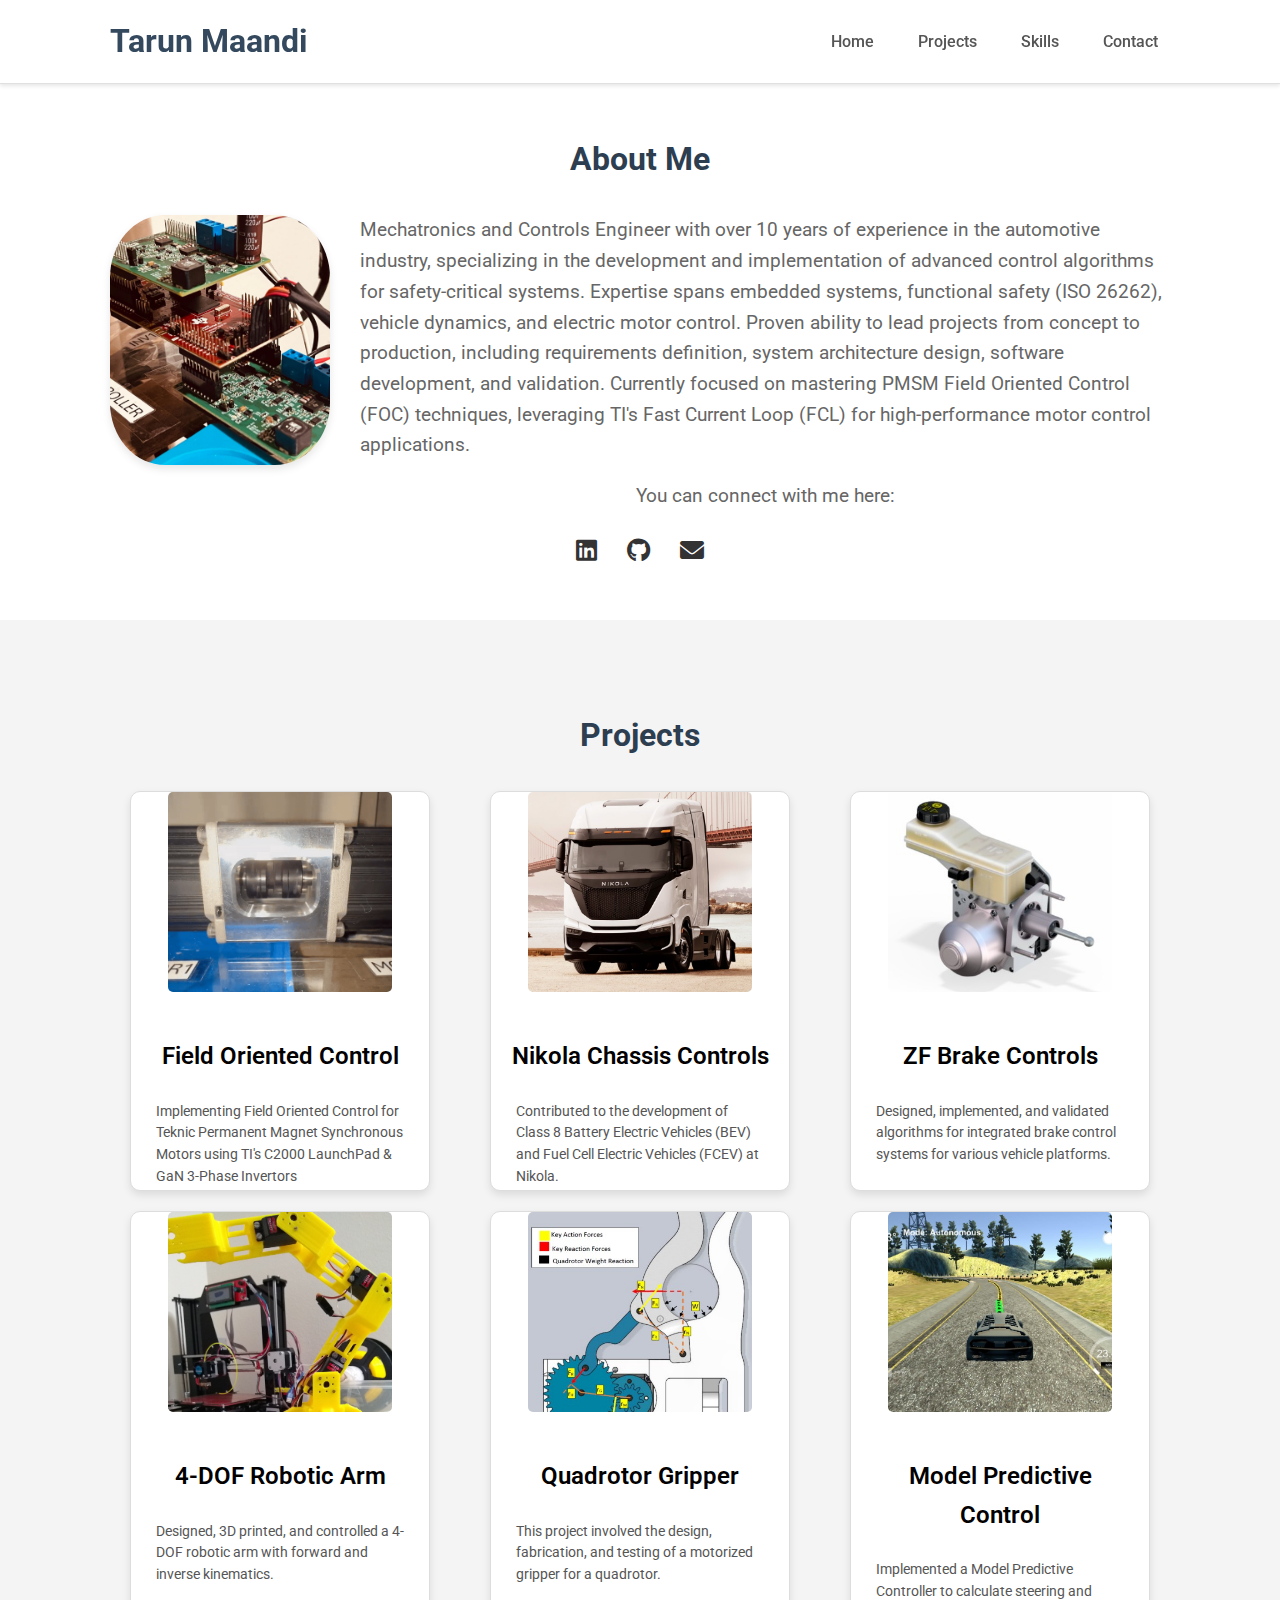
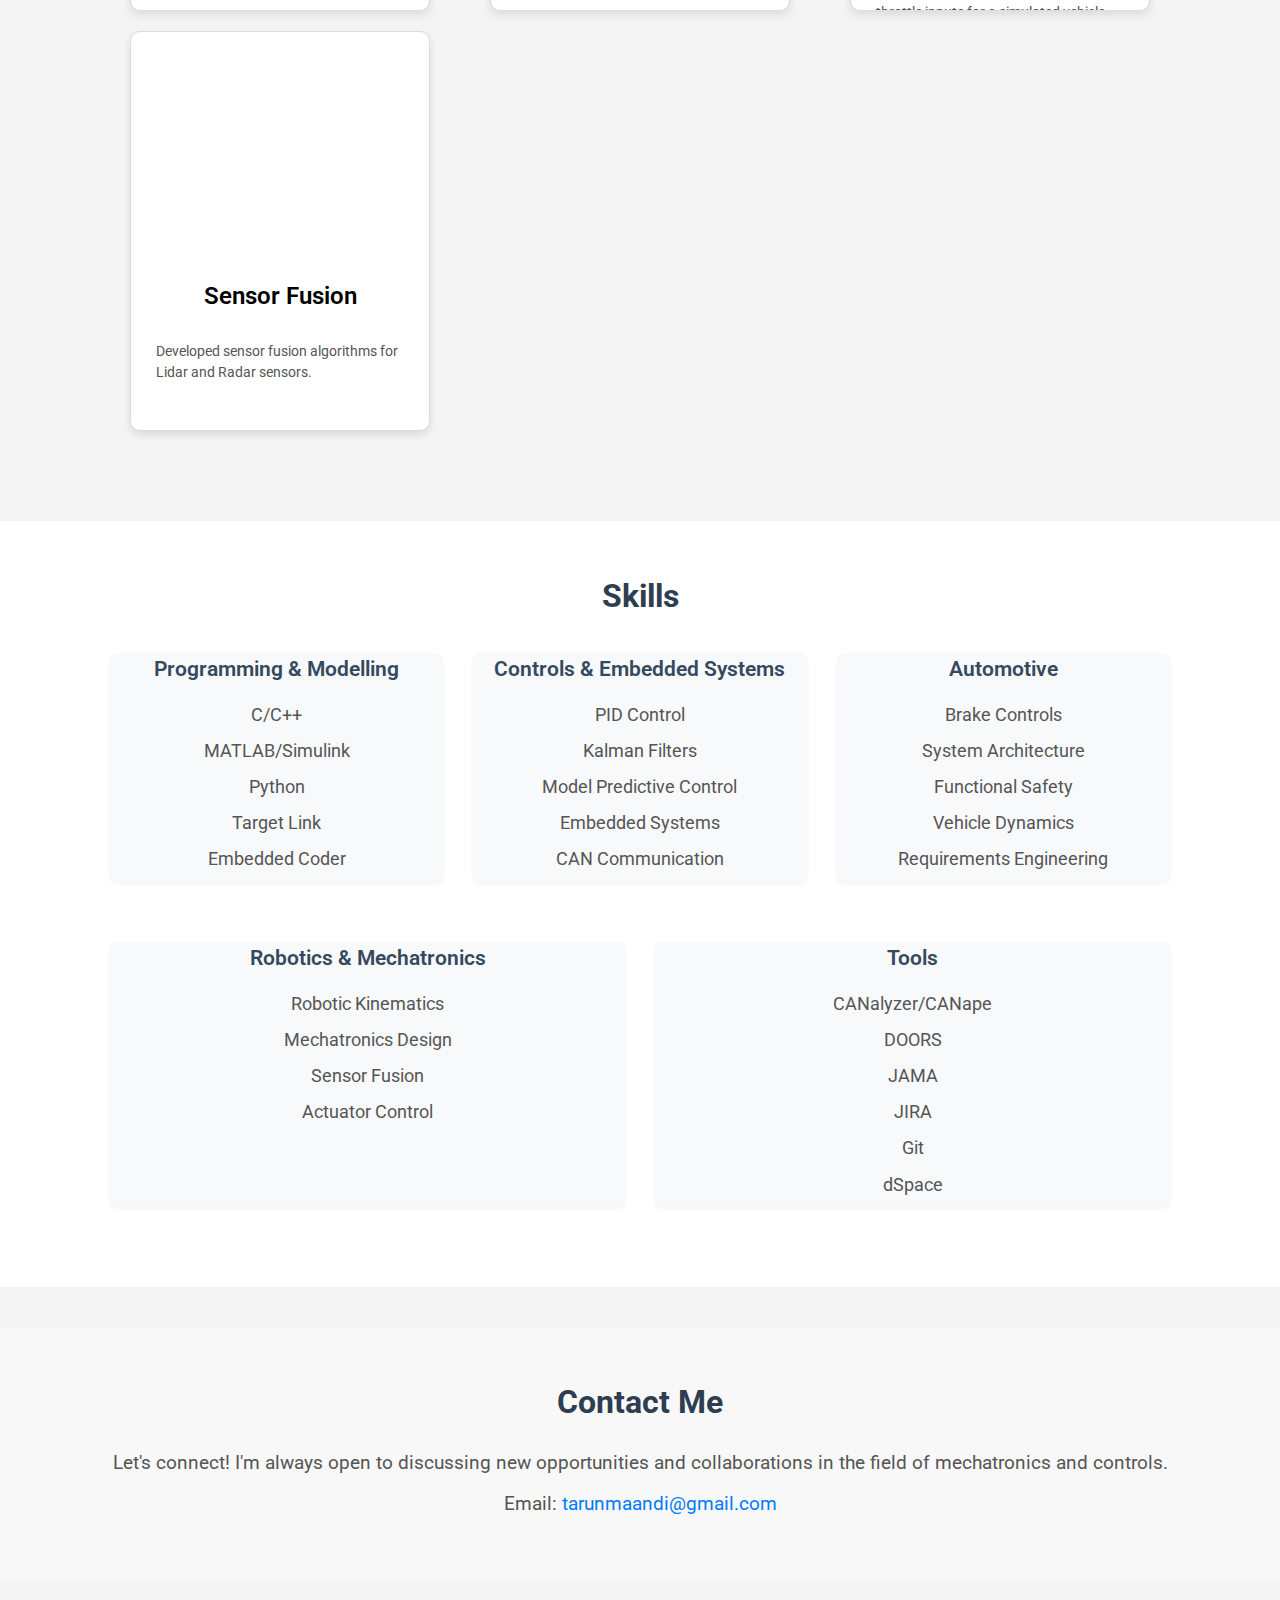
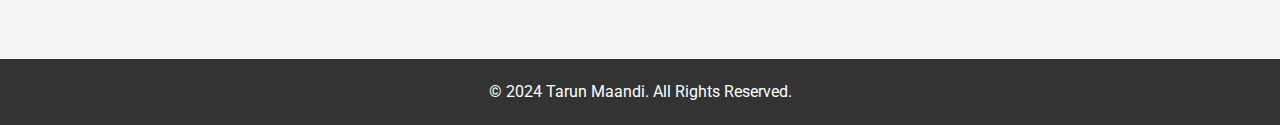
==== commit ba1d6e5a: "Index page refactoring" ====
--- a/index.html
+++ b/index.html
@@ -43,32 +43,19 @@
         </div>
     </header>
 
-    <section class="hero">
+    <section id="about" class="about">
       <div class="container">
-        <div class="hero-content">
-            <h2>Mechatronics & Controls Engineer</h2>
-            <p>A highly motivated engineer with over a decade of experience in the automotive industry, passionate about all things Mechatronics and Controls. My journey has been in embedded systems with significant contribution in brake controls, system architecture & functional safety and have been driving the move towards electrification for multiple OEM's. I'm currently delving into PMSM motor control. Let's build the future!</p>
-            <a href="#projects" class="button">View Projects</a>
-        </div>
-        <div class="hero-image">
-            <img src="coverphoto.jpg" alt="Professional Image Placeholder">
-        </div>
-      </div>
-    </section>
-
-    <section id="about" class="about">
-        <div class="container">
-            <h2>About Me</h2>
-            <img src="profile-picture.jpg" alt="Your Profile Picture" class="profile-pic">
-            <p style="text-align: left;">Experienced Mechanical Engineer specializing in mechatronics and controls within the automotive sector, proficient in embedded systems and functional safety. From managing projects at Tata Motors to driving cutting-edge control system development at Nikola & ZF, I bring a broad experience in automotive controls including vehicle dynamics, braking systems, system architecture, requirement management, algorithm development and testing. I have experience in developing solutions across the spectrum from concept to production releases. Currently focused on mastering PMSM motor control techniques to further enable electrification.</p>
-             <p>You can connect with me here:</p>
-            <div class="social-icons">
-                <a href="https://linkedin.com/in/tmaandi" target="_blank"><i class="fab fa-linkedin"></i></a>
-                <a href="https://github.com/tmaandi" target="_blank"><i class="fab fa-github"></i></a>
-                <a href="mailto:tarunmaandi@gmail.com"><i class="fa fa-envelope"></i></a>
-            </div>
-             </div>
-    </section>
+          <h2>About Me</h2>
+          <img src="setupFOC2.jpg" alt="TI Launchpad with 3PHGANINV" class="profile-pic">
+          <p style="text-align: left;">Mechatronics and Controls Engineer with over 10 years of experience in the automotive industry, specializing in the development and implementation of advanced control algorithms for safety-critical systems. Expertise spans embedded systems, functional safety (ISO 26262), vehicle dynamics, and electric motor control. Proven ability to lead projects from concept to production, including requirements definition, system architecture design, software development, and validation. Currently focused on mastering PMSM Field Oriented Control (FOC) techniques, leveraging TI's Fast Current Loop (FCL) for high-performance motor control applications.</p>
+          <p>You can connect with me here:</p>
+          <div class="social-icons">
+              <a href="https://linkedin.com/in/tmaandi" target="_blank"><i class="fab fa-linkedin"></i></a>
+              <a href="https://github.com/tmaandi" target="_blank"><i class="fab fa-github"></i></a>
+              <a href="mailto:tarunmaandi@gmail.com"><i class="fa fa-envelope"></i></a>
+          </div>
+           </div>
+  </section>
 
     <section id="projects" class="projects">
         <div class="container">
@@ -92,7 +79,7 @@
                  <div class="project-card">
                     <a href="nikola-project.html">
                         <div class="image-container">
-                            <img src="nikolaproject.jpg" alt="Nikola Systems Engineering Project Placeholder">
+                            <img src="nikolaproject.jpg" alt="Nikola Class 8 Truck - Chassis Controls Project">
                         </div>
                         <h3>Nikola Chassis Controls</h3>
                         <div class="description-container">
@@ -105,7 +92,7 @@
                 <div class="project-card">
                     <a href="zf-brake-controls.html">
                          <div class="image-container">
-                           <img src="brakecontrolsproject.jpg" alt="Brake Control Project Placeholder">
+                           <img src="brakecontrolsproject.jpg" alt="ZF IBC Brake Control Project">
                         </div>
                         <h3>ZF Brake Controls</h3>
                         <div class="description-container">
@@ -118,7 +105,7 @@
                 <div class="project-card">
                     <a href="robotic-arm.html">
                          <div class="image-container">
-                           <img src="roboticsproject.jpg" alt="Robotics Project Placeholder">
+                           <img src="roboticsproject.jpg" alt="4-DOF Robotic Arm - Kinematics and Control">
                         </div>
                         <h3>4-DOF Robotic Arm</h3>
                          <div class="description-container">
@@ -133,7 +120,7 @@
                           <div class="image-container">
                             <img src="quadrotorgripperproject2.jpg" alt="Quadrotor Gripper 2">
                            </div>
-                        <h3>Quadrotor Gripper Design</h3>
+                        <h3>Quadrotor Gripper</h3>
                         <div class="description-container">
                             <p>This project involved the design, fabrication, and testing of a motorized gripper for a quadrotor.</p>
                          </div>
@@ -199,7 +186,7 @@
                          <li>System Architecture</li>
                          <li>Functional Safety</li>
                          <li>Vehicle Dynamics</li>
-                         <li>Requirement Engineering</li>
+                         <li>Requirements Engineering</li>
                       </ul>
                  </div>
                  <div class="skill-category">
@@ -229,7 +216,7 @@
     <section id="contact" class="contact">
         <div class="container">
             <h2>Contact Me</h2>
-           <p>Feel free to reach out. Looking to collaborate and contribute.</p>
+           <p>Let's connect! I'm always open to discussing new opportunities and collaborations in the field of mechatronics and controls.</p>
             <p>Email: <a href="mailto:tarunmaandi@gmail.com">tarunmaandi@gmail.com</a></p>
         </div>
     </section>
--- a/style.css
+++ b/style.css
@@ -465,4 +465,350 @@
 .build-level img {
   margin-top: 10px;
   margin-bottom: 10px;
+}
+
+/* style.css */
+
+/* Basic Reset (Optional, but often helpful) */
+* {
+  margin: 0;
+  padding: 0;
+  box-sizing: border-box;
+}
+
+body {
+  font-family: 'Roboto', sans-serif; /* Use the font you linked in your HTML */
+  line-height: 1.6;
+  color: #333; /* Adjust text color as needed */
+  background-color: #f4f4f4; /* Light background for the whole page */
+}
+
+.container {
+  max-width: 1100px;
+  margin: 0 auto;
+  padding: 0 20px;
+}
+
+/* Header Styles */
+header {
+  background: #fff;
+  color: #000;
+  padding: 1rem 0;
+  box-shadow: 0 2px 4px rgba(0, 0, 0, 0.1); /* Subtle shadow */
+  position: sticky; /* Consider making the header sticky */
+  top: 0;
+  z-index: 100; /* Ensure header stays on top */
+}
+
+header h1 {
+  margin: 0;
+  font-weight: 700;
+}
+
+header a {
+  color: #000;
+  text-decoration: none;
+}
+
+header nav ul {
+  list-style: none;
+  padding: 0;
+  margin: 0;
+  display: flex; /* Align navigation items horizontally */
+  align-items: center; /* Vertically center items */
+}
+
+header nav ul li {
+  margin-left: 20px; /* Space between nav items */
+}
+
+header nav ul li a {
+  padding: 8px 12px;
+  border-radius: 5px;
+  transition: background-color 0.3s;
+}
+
+header nav ul li a:hover {
+  background-color: #f0f0f0;
+}
+
+/* Dropdown Styles */
+header nav ul .dropdown {
+  display: none;
+  position: absolute;
+  background-color: #fff;
+  box-shadow: 0 2px 5px rgba(0, 0, 0, 0.2);
+  z-index: 10; /* Ensure dropdown appears above other content */
+  border-radius: 5px;
+  padding: 10px 0; /* Add some vertical padding */
+}
+
+header nav ul li:hover .dropdown {
+  display: block;
+}
+
+header nav ul .dropdown li {
+  margin: 0; /* Remove margin for dropdown items */
+  width: 100%; /* Make dropdown items full width */
+}
+
+header nav ul .dropdown li a {
+  display: block;
+  padding: 8px 20px; /* Add some padding to dropdown items */
+  white-space: nowrap; /* Prevent text from wrapping */
+}
+
+header nav ul .dropdown li a:hover {
+  background-color: #f0f0f0;
+}
+
+/* Hero Section */
+.hero {
+  background: #f8f8f8;
+  padding: 50px 0;
+  text-align: center;
+  margin-bottom: 40px; /* Add space below hero */
+}
+
+.hero .container {
+  display: flex;
+  align-items: center;
+  justify-content: space-between;
+}
+
+.hero-content {
+  flex: 1;
+  margin-right: 40px; /* Spacing between text and image */
+  text-align: left; /* Align text to the left */
+}
+
+.hero h2 {
+  font-size: 2.5rem;
+  margin-bottom: 15px;
+}
+
+.hero p {
+  font-size: 1.2rem;
+  margin-bottom: 20px;
+  color: #555; /* Slightly darker text for better readability */
+}
+
+.button {
+  background-color: #007bff;
+  color: #fff;
+  padding: 10px 20px;
+  text-decoration: none;
+  border-radius: 5px;
+  transition: background-color 0.3s ease;
+}
+
+.button:hover {
+  background-color: #0056b3;
+}
+
+.hero-image {
+  flex: 1;
+  text-align: center;
+}
+
+.hero-image img {
+  max-width: 100%;
+  height: auto;
+  border-radius: 10px; /* Add rounded corners to image */
+}
+
+/* About Section */
+.about {
+  background: #fff; /* White background for About section */
+  padding: 50px 0;
+  margin-bottom: 40px; /* Add space below about */
+}
+
+.about h2 {
+  text-align: center;
+  margin-bottom: 30px;
+  font-size: 2rem;
+}
+
+.about .profile-pic {
+  float: left; /* Float the image to the left */
+  margin: 0 30px 20px 0; /* Add margin around the image */
+  border-radius: 25%; /* Make the image circular */
+  width: 250px;
+  height: 250px;
+  object-fit: cover; /* Ensure the image covers the area */
+}
+
+.about p {
+  margin-bottom: 20px;
+  text-align: center;
+}
+
+.social-icons {
+  text-align: left; /* Align social icons to the left */
+  margin-top: 20px; /* Add margin above the icons */
+}
+
+.social-icons a {
+  display: inline-block;
+  margin-right: 15px;
+  color: #333;
+  font-size: 24px;
+  transition: color 0.3s ease;
+}
+
+.social-icons a:hover {
+  color: #007bff; /* Change color on hover */
+}
+
+/* Projects Section */
+.projects {
+  background: #f4f4f4;
+  padding: 50px 0;
+  margin-bottom: 40px; /* Add space below projects */
+}
+
+.projects h2 {
+  text-align: center;
+  margin-bottom: 30px;
+  font-size: 2rem;
+}
+
+.project-list {
+  display: grid;
+  grid-template-columns: repeat(auto-fit, minmax(300px, 1fr)); /* Responsive grid */
+  gap: 20px;
+}
+
+.project-card {
+  background: #fff;
+  border: 1px solid #ddd;
+  border-radius: 10px;
+  overflow: hidden;
+  box-shadow: 0 4px 8px rgba(0, 0, 0, 0.1);
+  display: flex;
+  flex-direction: column;
+  transition: transform 0.3s ease, box-shadow 0.3s ease;
+  min-height: 400px; 
+}
+
+.project-card:hover {
+  transform: translateY(-5px);
+  box-shadow: 0 6px 12px rgba(0, 0, 0, 0.15);
+}
+
+.image-container {
+  width: 100%;
+  height: 200px; /* Fixed height for image container */
+  overflow: hidden;
+}
+
+.image-container img {
+  width: 100%;
+  height: 100%;
+  object-fit: cover; /* Ensures the image covers the container */
+  transition: transform 0.3s ease;
+}
+
+.project-card:hover .image-container img {
+  transform: scale(1.1);
+}
+
+.project-card h3 {
+  padding: 15px;
+  margin-bottom: 0;
+  font-weight: 600;
+  color: #000;
+}
+
+.description-container {
+  padding: 0 10px 10px 10px;
+}
+
+.description-container p {
+  color: #555;
+  font-size: 0.9rem;
+  line-height: 1.5;
+  text-align: left;
+}
+
+/* Skills Section */
+.skills {
+  background: #fff;
+  padding: 50px 0;
+  margin-bottom: 40px;
+}
+
+.skills h2 {
+  text-align: center;
+  margin-bottom: 30px;
+  font-size: 2rem;
+}
+
+.skill-list {
+  display: flex;
+  flex-wrap: wrap;
+  justify-content: space-around;
+}
+
+.skill-category {
+  margin-bottom: 30px;
+  flex: 1;
+  min-width: 250px;
+  padding: 0 20px;
+}
+
+.skill-category h3 {
+  margin-bottom: 15px;
+  font-weight: 600;
+}
+
+.skill-category ul {
+  list-style: none;
+  padding: 0;
+}
+
+.skill-category li {
+  margin-bottom: 8px;
+  color: #555;
+}
+
+/* Contact Section */
+.contact {
+  background: #f8f8f8;
+  padding: 50px 0;
+  text-align: center;
+  margin-bottom: 40px; /* Add space below projects */
+}
+
+.contact h2 {
+  margin-bottom: 20px;
+  font-size: 2rem;
+}
+
+.contact p {
+  margin-bottom: 10px;
+  color: #555;
+}
+
+.contact a {
+  color: #007bff;
+  text-decoration: none;
+}
+
+.contact a:hover {
+  text-decoration: underline;
+}
+
+/* Footer */
+footer {
+  background: #333;
+  color: #fff;
+  text-align: center;
+  padding: 20px 0;
+}
+
+footer p {
+  margin: 0;
+  color: #fff;
 }